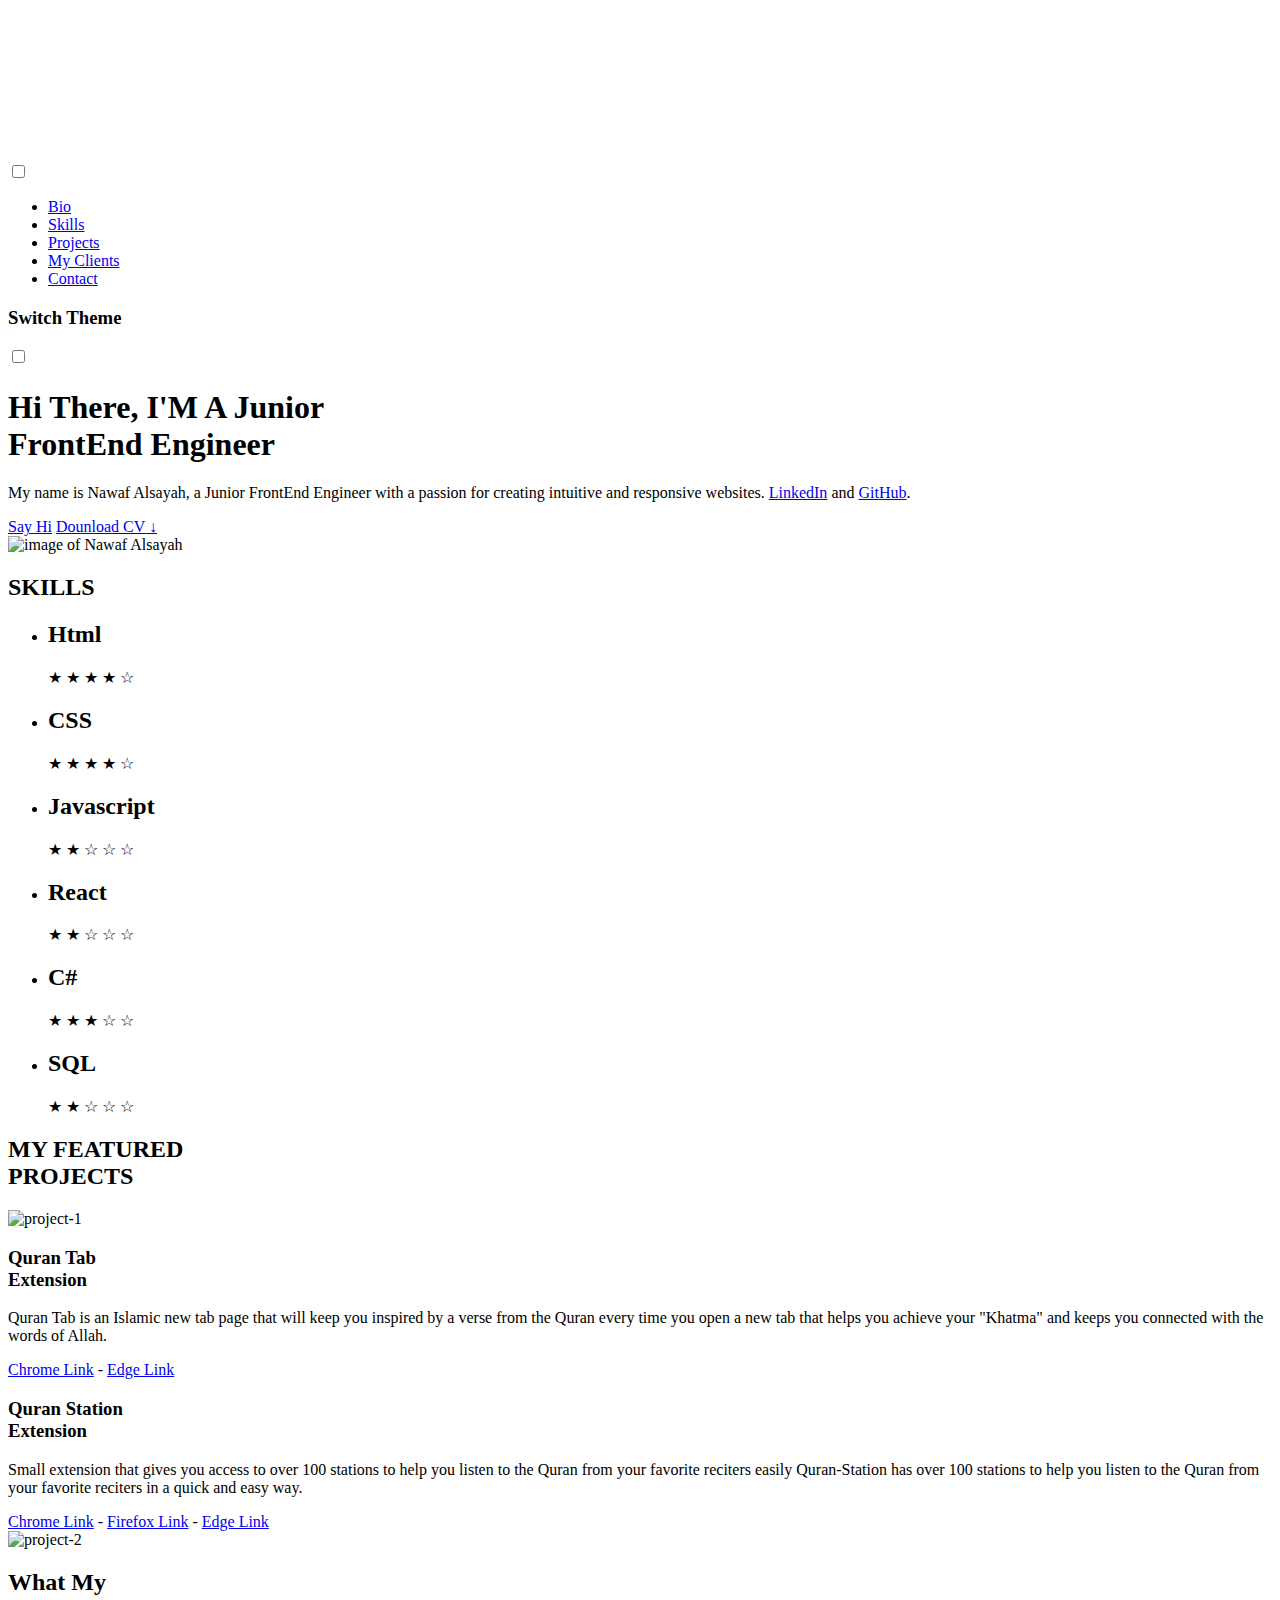
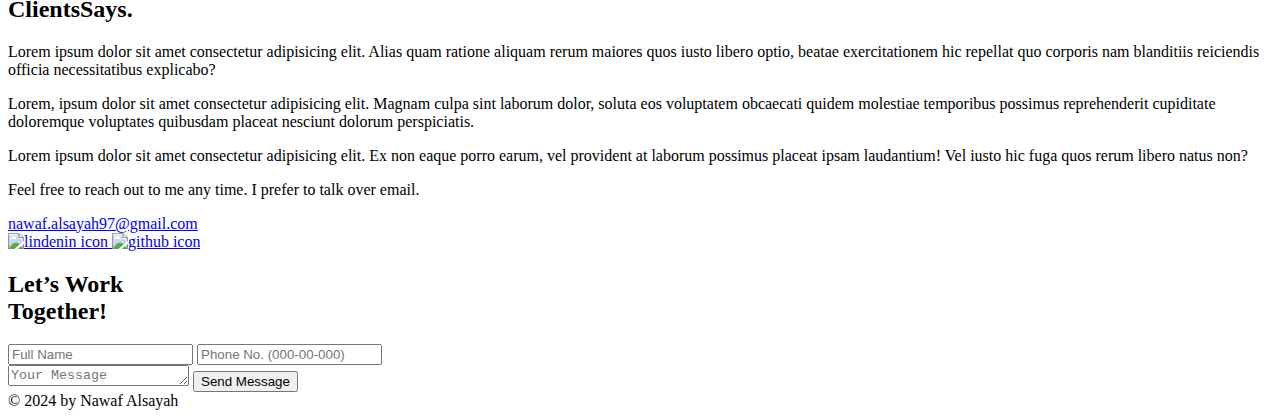
==== index.html @ 4571d4da "edit" ====
<!DOCTYPE html>
<html lang="en">
  <head>
    <meta charset="UTF-8" />
    <meta name="viewport" content="width=device-width, initial-scale=1.0" />
    <title>Nawaf Alsayah</title>
    <link rel="preconnect" href="https://fonts.googleapis.com" />
    <link rel="preconnect" href="https://fonts.gstatic.com" crossorigin />
    <link
      href="https://fonts.googleapis.com/css2?family=Poppins:ital,wght@0,100;0,200;0,300;0,400;0,500;0,600;0,700;0,800;0,900;1,100;1,200;1,300;1,400;1,500;1,600;1,700;1,800;1,900&family=Raleway:ital,wght@0,100..900;1,100..900&display=swap"
      rel="stylesheet"
    />
    <link rel="stylesheet" href="./styles/style.css" />
  </head>
  <body>
    <div class="container">
      <video class="video-loop" autoplay loop muted>
        <source src="video-loop.mp4" type="video/mp4" />
      </video>
      <header class="header">
        <label class="burger-menu" for="menu">
          <div class="burger-menu__bar"></div>
          <div class="burger-menu__bar"></div>
          <div class="burger-menu__bar"></div>
        </label>

        <input id="menu" class="burger-menu__checkbox" type="checkbox" />

        <nav class="navigation">
          <ul class="navigation__list">
            <li>
              <a href="#bio" class="navigation__link navigation__bio">Bio</a>
            </li>
            <li>
              <a href="#skills" class="navigation__link navigation__skills"
                >Skills</a
              >
            </li>

            <li>
              <a href="#projects" class="navigation__link navigation__projects"
                >Projects</a
              >
            </li>
            <li>
              <a href="#clients" class="navigation__link navigation__clients"
                >My Clients</a
              >
            </li>
            <li>
              <a href="#contact" class="navigation__link navigation__contact"
                >Contact</a
              >
            </li>
          </ul>
        </nav>
        <div class="toggle">
          <h3 class="toggle__title">Switch Theme</h3>
          <input
            type="checkbox"
            name="toggle checkbox"
            id="toggle"
            class="toggle__checkbox"
          />
          <label for="toggle" class="toggle__label"></label>
        </div>
      </header>

      <section id="bio" class="bio section" :target>
        <div class="bio__data">
          <h1 class="bio__heading">
            Hi There, I'M A Junior<br />
            FrontEnd Engineer
          </h1>
          <p class="bio__objective">
            My name is <span class="bio__name">Nawaf Alsayah</span>, a Junior
            FrontEnd Engineer with a passion for creating intuitive and
            responsive websites.
            <a
              class="bio__linkedin"
              href="https://www.linkedin.com/in/navaf-alsayah-3748872b5/"
              >LinkedIn</a
            >
            and
            <a class="bio__github" href="https://github.com/Dev-Nawaf">GitHub</a
            >.
          </p>
          <a href="#contact" class="bio__links say-hi-link">Say Hi</a>
          <a href="./assets/Nawaf__Resume.pdf" class="bio__links find-out-link"
            >Dounload CV <span class="bio__arrow">&darr;</span></a
          >
        </div>
        <div class="bio__pic-content">
          <img
            class="bio__pic"
            src="./images/personal-pic.png"
            alt="image of Nawaf Alsayah"
          />
        </div>
      </section>

      <section id="skills" class="skills section section--with-bg">
        <h2 class="h2-heading">SKILLS</h2>
        <ul class="skills__list">
          <li class="skills__item">
            <h2 class="skills__title">Html</h2>
            <span class="skills__years"
              >&#x2605; &#x2605; &#x2605; &#x2605; &#x2606;</span
            >
          </li>

          <li class="skills__item">
            <h2 class="skills__title">CSS</h2>
            <span class="skills__years"
              >&#x2605; &#x2605; &#x2605; &#x2605; &#x2606;</span
            >
          </li>

          <li class="skills__item">
            <h2 class="skills__title">Javascript</h2>
            <span class="skills__years"
              >&#x2605; &#x2605; &#x2606; &#x2606; &#x2606;</span
            >
          </li>

          <li class="skills__item">
            <h2 class="skills__title">React</h2>
            <span class="skills__years"
              >&#x2605; &#x2605; &#x2606; &#x2606; &#x2606;</span
            >
          </li>

          <li class="skills__item">
            <h2 class="skills__title">C#</h2>
            <span class="skills__years"
              >&#x2605; &#x2605; &#x2605; &#x2606; &#x2606;</span
            >
          </li>

          <li class="skills__item">
            <h2 class="skills__title">SQL</h2>
            <span class="skills__years"
              >&#x2605; &#x2605; &#x2606; &#x2606; &#x2606;</span
            >
          </li>
        </ul>
      </section>

      <section id="projects" class="projects section">
        <h2 class="h2-heading">MY FEATURED <br />PROJECTS</h2>
        <div class="projects__main">
          <img
            class="projects__img"
            src="./images/project-1.jpg"
            alt="project-1"
          />
          <div class="projects__data">
            <h3 class="h3-heading">
              Quran Tab<br />
              Extension
            </h3>
            <p class="projects__description">
              Quran Tab is an Islamic new tab page that will keep you inspired
              by a verse from the Quran every time you open a new tab that helps
              you achieve your "Khatma" and keeps you connected with the words
              of Allah.
            </p>
            <a href="#" class="projects__link" target="_blank">Chrome Link</a>
            <span>-</span>
            <a href="#" class="projects__link" target="_blank">Edge Link</a>
          </div>
          <div class="projects__data">
            <h3 class="h3-heading">
              Quran Station<br />
              Extension
            </h3>
            <p class="projects__description">
              Small extension that gives you access to over 100 stations to help
              you listen to the Quran from your favorite reciters easily
              Quran-Station has over 100 stations to help you listen to the
              Quran from your favorite reciters in a quick and easy way.
            </p>
            <a href="#" class="projects__link" target="_blank">Chrome Link</a>
            <span>-</span>
            <a href="#" class="projects__link" target="_blank">Firefox Link</a>
            <span>-</span>
            <a href="#" class="projects__link" target="_blank">Edge Link</a>
          </div>
          <img
            class="projects__img"
            src="./images/project-2.jpg"
            alt="project-2"
          />
        </div>
      </section>

      <section id="clients" class="clients section section--with-bg">
        <h2 class="h2-heading">What My <br />ClientsSays.</h2>
        <div class="clients__opinions">
          <div class="clients__wrapper">
            <p class="clients__opinion">
              Lorem ipsum dolor sit amet consectetur adipisicing elit. Alias
              quam ratione aliquam rerum maiores quos iusto libero optio, beatae
              exercitationem hic repellat quo corporis nam blanditiis reiciendis
              officia necessitatibus explicabo?
            </p>
            <p class="clients__opinion">
              Lorem, ipsum dolor sit amet consectetur adipisicing elit. Magnam
              culpa sint laborum dolor, soluta eos voluptatem obcaecati quidem
              molestiae temporibus possimus reprehenderit cupiditate doloremque
              voluptates quibusdam placeat nesciunt dolorum perspiciatis.
            </p>
            <p class="clients__opinion">
              Lorem ipsum dolor sit amet consectetur adipisicing elit. Ex non
              eaque porro earum, vel provident at laborum possimus placeat ipsam
              laudantium! Vel iusto hic fuga quos rerum libero natus non?
            </p>
          </div>
        </div>
      </section>

      <section id="contact" class="contact section">
        <div>
          <p class="contact__description">
            Feel free to reach out to me any time. I prefer to talk over email.
          </p>

          <a class="contact__email" href="mailto:nawaf.alsayah97@gmail.com"
            >nawaf.alsayah97@gmail.com</a
          >

          <div class="contact--socials">
            <a
              href="https://www.linkedin.com/in/navaf-alsayah-3748872b5"
              class="contact__social"
            >
              <img src="./images/brand/LinkedIn.svg" alt="lindenin icon" />
            </a>
            <a href="https://github.com/Dev-Nawaf" class="contact__social">
              <img src="./images/brand/github.svg" alt="github icon" />
            </a>
          </div>
        </div>

        <div class="contact__fromContent">
          <h2 class="h2-heading">
            Let’s Work <br />
            Together!
          </h2>
          <form action="results.html">
            <div class="contact__inputs">
              <input
                type="text"
                class="contact__input"
                placeholder="Full Name"
                name="full name"
                required
              />
              <input
                type="tel"
                class="contact__input"
                placeholder="Phone No. (000-00-000)"
                pattern="[0-9]{3}-[0-9]{2}-[0-9]{3}"
                name="telephone"
                required
              />
            </div>
            <textarea
              class="contact__input contact__textarea"
              name="description"
              id="description"
              rows="1"
              placeholder="Your Message"
              required
            ></textarea>
            <input class="contact__button" type="submit" value="Send Message" />
          </form>
        </div>
      </section>

      <footer class="footer">&copy; 2024 by Nawaf Alsayah</footer>
    </div>

    <script>
      // عدم التمرير إلى القسم تلقائيًا عند تحميل الصفحة
      window.onload = function () {
        if (window.location.hash) {
          window.location.hash = "";
        }

        // إضافة حدث عند النقر على الرابط لتحريك التمرير إلى قسم البايو
      };
    </script>
  </body>
</html>
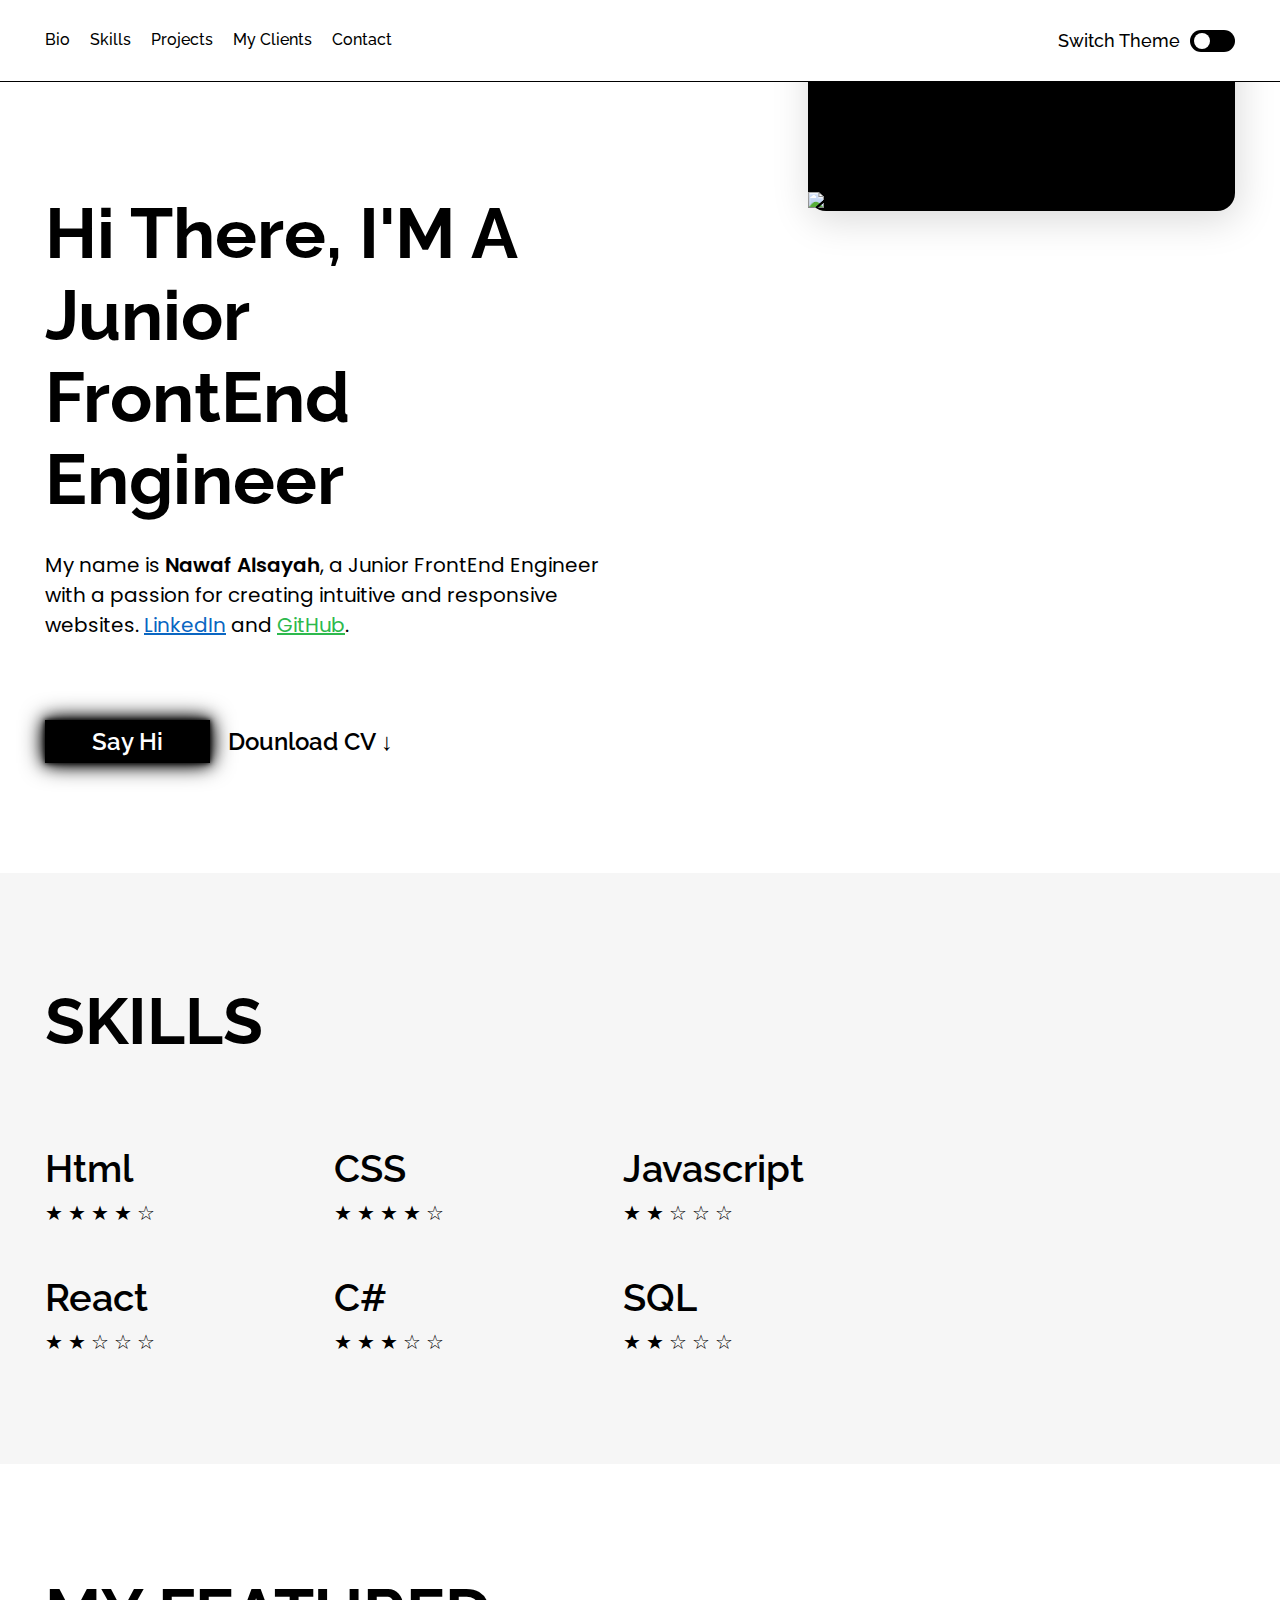
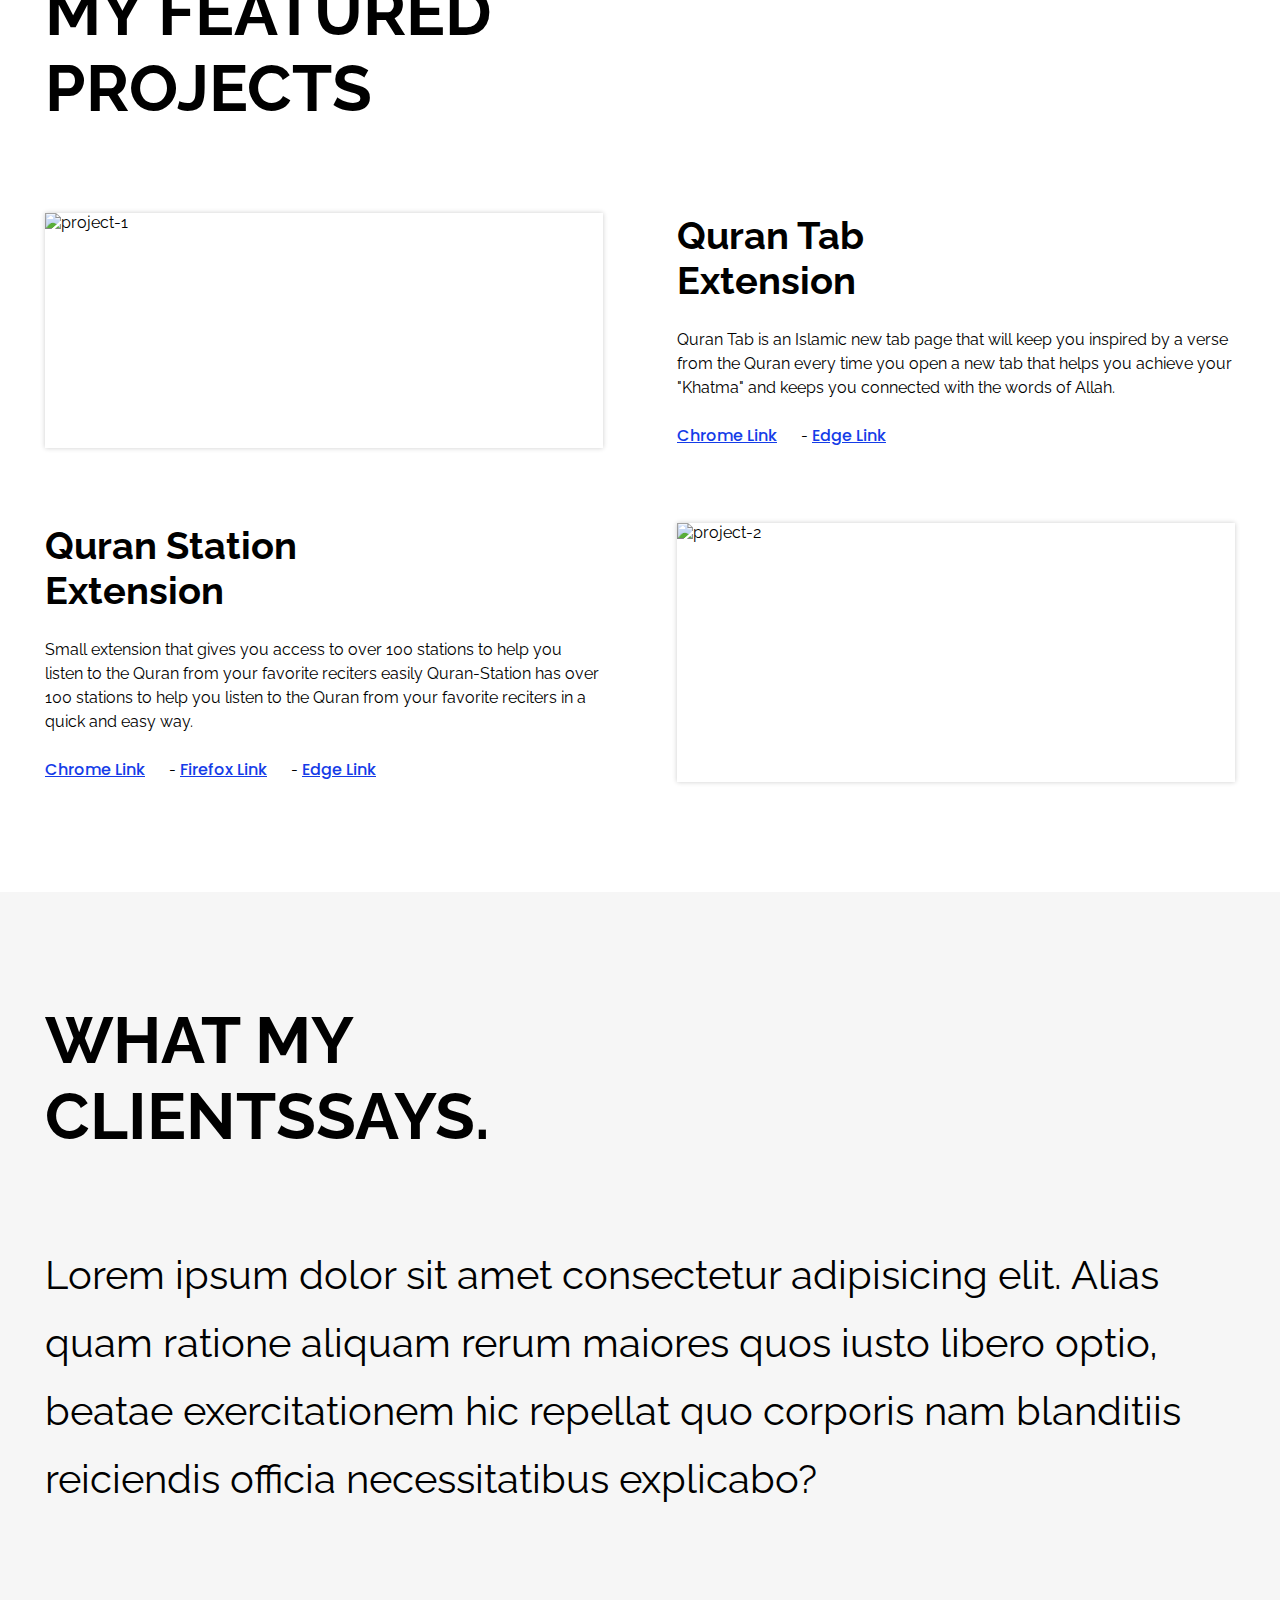
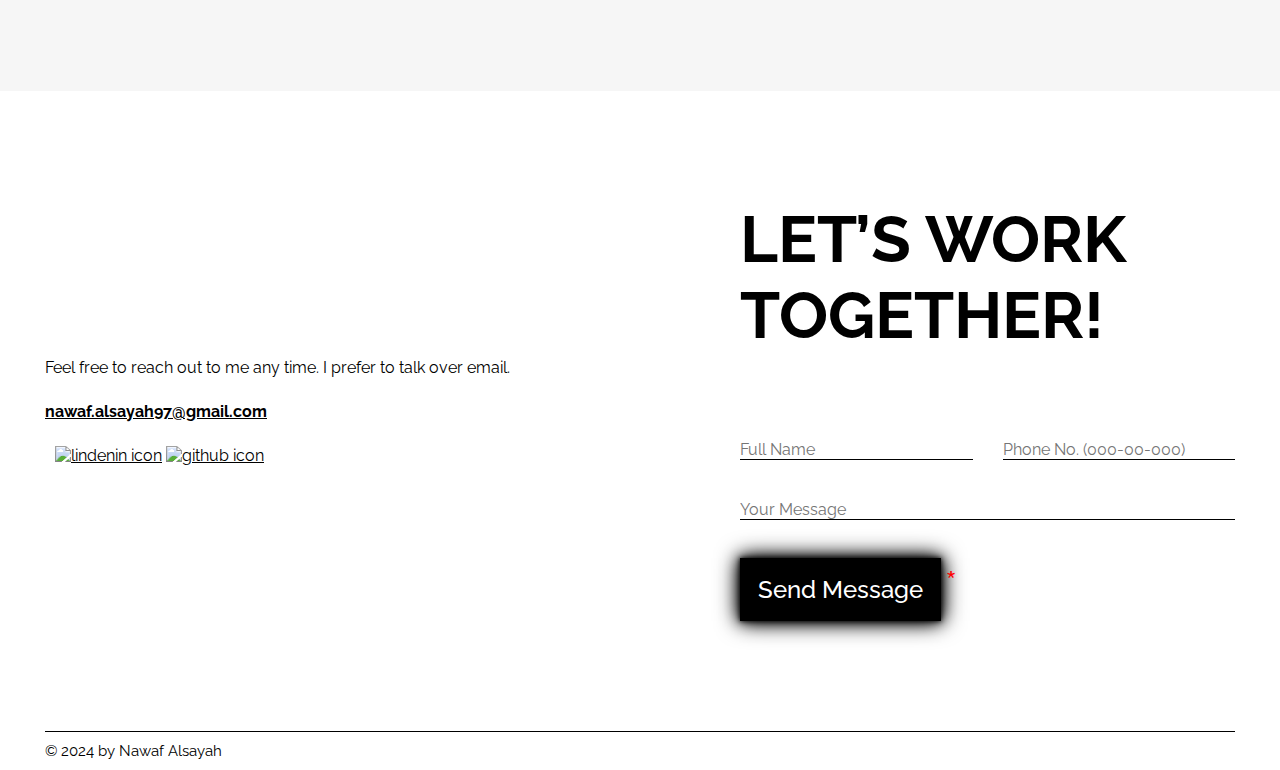
==== commit 9a284a73: "aaa" ====
--- a/index.html
+++ b/index.html
@@ -1,295 +1,228 @@
 <!DOCTYPE html>
 <html lang="en">
-  <head>
-    <meta charset="UTF-8" />
-    <meta name="viewport" content="width=device-width, initial-scale=1.0" />
-    <title>Nawaf Alsayah</title>
-    <link rel="preconnect" href="https://fonts.googleapis.com" />
-    <link rel="preconnect" href="https://fonts.gstatic.com" crossorigin />
-    <link
-      href="https://fonts.googleapis.com/css2?family=Poppins:ital,wght@0,100;0,200;0,300;0,400;0,500;0,600;0,700;0,800;0,900;1,100;1,200;1,300;1,400;1,500;1,600;1,700;1,800;1,900&family=Raleway:ital,wght@0,100..900;1,100..900&display=swap"
-      rel="stylesheet"
-    />
-    <link rel="stylesheet" href="./styles/style.css" />
-  </head>
-  <body>
-    <div class="container">
-      <video class="video-loop" autoplay loop muted>
+
+<head>
+  <meta charset="UTF-8" />
+  <meta name="viewport" content="width=device-width, initial-scale=1.0" />
+  <title>Nawaf Alsayah</title>
+  <link rel="preconnect" href="https://fonts.googleapis.com" />
+  <link rel="preconnect" href="https://fonts.gstatic.com" crossorigin />
+  <link
+    href="https://fonts.googleapis.com/css2?family=Poppins:ital,wght@0,100;0,200;0,300;0,400;0,500;0,600;0,700;0,800;0,900;1,100;1,200;1,300;1,400;1,500;1,600;1,700;1,800;1,900&family=Raleway:ital,wght@0,100..900;1,100..900&display=swap"
+    rel="stylesheet" />
+  <link rel="stylesheet" href="./styles/style.css" />
+</head>
+
+<body>
+  <div class="container">
+    <!-- <video class="video-loop" autoplay loop muted>
         <source src="video-loop.mp4" type="video/mp4" />
-      </video>
-      <header class="header">
-        <label class="burger-menu" for="menu">
-          <div class="burger-menu__bar"></div>
-          <div class="burger-menu__bar"></div>
-          <div class="burger-menu__bar"></div>
-        </label>
-
-        <input id="menu" class="burger-menu__checkbox" type="checkbox" />
-
-        <nav class="navigation">
-          <ul class="navigation__list">
-            <li>
-              <a href="#bio" class="navigation__link navigation__bio">Bio</a>
-            </li>
-            <li>
-              <a href="#skills" class="navigation__link navigation__skills"
-                >Skills</a
-              >
-            </li>
-
-            <li>
-              <a href="#projects" class="navigation__link navigation__projects"
-                >Projects</a
-              >
-            </li>
-            <li>
-              <a href="#clients" class="navigation__link navigation__clients"
-                >My Clients</a
-              >
-            </li>
-            <li>
-              <a href="#contact" class="navigation__link navigation__contact"
-                >Contact</a
-              >
-            </li>
-          </ul>
-        </nav>
-        <div class="toggle">
-          <h3 class="toggle__title">Switch Theme</h3>
-          <input
-            type="checkbox"
-            name="toggle checkbox"
-            id="toggle"
-            class="toggle__checkbox"
-          />
-          <label for="toggle" class="toggle__label"></label>
-        </div>
-      </header>
-
-      <section id="bio" class="bio section" :target>
-        <div class="bio__data">
-          <h1 class="bio__heading">
-            Hi There, I'M A Junior<br />
-            FrontEnd Engineer
-          </h1>
-          <p class="bio__objective">
-            My name is <span class="bio__name">Nawaf Alsayah</span>, a Junior
-            FrontEnd Engineer with a passion for creating intuitive and
-            responsive websites.
-            <a
-              class="bio__linkedin"
-              href="https://www.linkedin.com/in/navaf-alsayah-3748872b5/"
-              >LinkedIn</a
-            >
-            and
-            <a class="bio__github" href="https://github.com/Dev-Nawaf">GitHub</a
-            >.
-          </p>
-          <a href="#contact" class="bio__links say-hi-link">Say Hi</a>
-          <a href="./assets/Nawaf__Resume.pdf" class="bio__links find-out-link"
-            >Dounload CV <span class="bio__arrow">&darr;</span></a
-          >
-        </div>
-        <div class="bio__pic-content">
-          <img
-            class="bio__pic"
-            src="./images/personal-pic.png"
-            alt="image of Nawaf Alsayah"
-          />
-        </div>
-      </section>
-
-      <section id="skills" class="skills section section--with-bg">
-        <h2 class="h2-heading">SKILLS</h2>
-        <ul class="skills__list">
-          <li class="skills__item">
-            <h2 class="skills__title">Html</h2>
-            <span class="skills__years"
-              >&#x2605; &#x2605; &#x2605; &#x2605; &#x2606;</span
-            >
-          </li>
-
-          <li class="skills__item">
-            <h2 class="skills__title">CSS</h2>
-            <span class="skills__years"
-              >&#x2605; &#x2605; &#x2605; &#x2605; &#x2606;</span
-            >
-          </li>
-
-          <li class="skills__item">
-            <h2 class="skills__title">Javascript</h2>
-            <span class="skills__years"
-              >&#x2605; &#x2605; &#x2606; &#x2606; &#x2606;</span
-            >
-          </li>
-
-          <li class="skills__item">
-            <h2 class="skills__title">React</h2>
-            <span class="skills__years"
-              >&#x2605; &#x2605; &#x2606; &#x2606; &#x2606;</span
-            >
-          </li>
-
-          <li class="skills__item">
-            <h2 class="skills__title">C#</h2>
-            <span class="skills__years"
-              >&#x2605; &#x2605; &#x2605; &#x2606; &#x2606;</span
-            >
-          </li>
-
-          <li class="skills__item">
-            <h2 class="skills__title">SQL</h2>
-            <span class="skills__years"
-              >&#x2605; &#x2605; &#x2606; &#x2606; &#x2606;</span
-            >
+      </video> -->
+    <header class="header">
+      <label class="burger-menu" for="menu">
+        <div class="burger-menu__bar"></div>
+        <div class="burger-menu__bar"></div>
+        <div class="burger-menu__bar"></div>
+      </label>
+
+      <input id="menu" class="burger-menu__checkbox" type="checkbox" />
+
+      <nav class="navigation">
+        <ul class="navigation__list">
+          <li>
+            <a href="#bio" class="navigation__link navigation__bio">Bio</a>
+          </li>
+          <li>
+            <a href="#skills" class="navigation__link navigation__skills">Skills</a>
+          </li>
+
+          <li>
+            <a href="#projects" class="navigation__link navigation__projects">Projects</a>
+          </li>
+          <li>
+            <a href="#clients" class="navigation__link navigation__clients">My Clients</a>
+          </li>
+          <li>
+            <a href="#contact" class="navigation__link navigation__contact">Contact</a>
           </li>
         </ul>
-      </section>
-
-      <section id="projects" class="projects section">
-        <h2 class="h2-heading">MY FEATURED <br />PROJECTS</h2>
-        <div class="projects__main">
-          <img
-            class="projects__img"
-            src="./images/project-1.jpg"
-            alt="project-1"
-          />
-          <div class="projects__data">
-            <h3 class="h3-heading">
-              Quran Tab<br />
-              Extension
-            </h3>
-            <p class="projects__description">
-              Quran Tab is an Islamic new tab page that will keep you inspired
-              by a verse from the Quran every time you open a new tab that helps
-              you achieve your "Khatma" and keeps you connected with the words
-              of Allah.
-            </p>
-            <a href="#" class="projects__link" target="_blank">Chrome Link</a>
-            <span>-</span>
-            <a href="#" class="projects__link" target="_blank">Edge Link</a>
+      </nav>
+      <div class="toggle">
+        <h3 class="toggle__title">Switch Theme</h3>
+        <input type="checkbox" name="toggle checkbox" id="toggle" class="toggle__checkbox" />
+        <label for="toggle" class="toggle__label"></label>
+      </div>
+    </header>
+
+    <section id="bio" class="bio section" :target>
+      <div class="bio__data">
+        <h1 class="bio__heading">
+          Hi There, I'M A Junior<br />
+          FrontEnd Engineer
+        </h1>
+        <p class="bio__objective">
+          My name is <span class="bio__name">Nawaf Alsayah</span>, a Junior
+          FrontEnd Engineer with a passion for creating intuitive and
+          responsive websites.
+          <a class="bio__linkedin" href="https://www.linkedin.com/in/navaf-alsayah-3748872b5/">LinkedIn</a>
+          and
+          <a class="bio__github" href="https://github.com/Dev-Nawaf">GitHub</a>.
+        </p>
+        <a href="#contact" class="bio__links say-hi-link">Say Hi</a>
+        <a href="Dev-Nawaf/personal-website/assets/Nawaf__Resume.pdf" class="bio__links find-out-link">Dounload CV <span
+            class="bio__arrow">&darr;</span></a>
+      </div>
+      <div class="bio__pic-content">
+        <img class="bio__pic" src="./images/personal-pic.png" alt="image of Nawaf Alsayah" />
+      </div>
+    </section>
+
+    <section id="skills" class="skills section section--with-bg">
+      <h2 class="h2-heading">SKILLS</h2>
+      <ul class="skills__list">
+        <li class="skills__item">
+          <h2 class="skills__title">Html</h2>
+          <span class="skills__years">&#x2605; &#x2605; &#x2605; &#x2605; &#x2606;</span>
+        </li>
+
+        <li class="skills__item">
+          <h2 class="skills__title">CSS</h2>
+          <span class="skills__years">&#x2605; &#x2605; &#x2605; &#x2605; &#x2606;</span>
+        </li>
+
+        <li class="skills__item">
+          <h2 class="skills__title">Javascript</h2>
+          <span class="skills__years">&#x2605; &#x2605; &#x2606; &#x2606; &#x2606;</span>
+        </li>
+
+        <li class="skills__item">
+          <h2 class="skills__title">React</h2>
+          <span class="skills__years">&#x2605; &#x2605; &#x2606; &#x2606; &#x2606;</span>
+        </li>
+
+        <li class="skills__item">
+          <h2 class="skills__title">C#</h2>
+          <span class="skills__years">&#x2605; &#x2605; &#x2605; &#x2606; &#x2606;</span>
+        </li>
+
+        <li class="skills__item">
+          <h2 class="skills__title">SQL</h2>
+          <span class="skills__years">&#x2605; &#x2605; &#x2606; &#x2606; &#x2606;</span>
+        </li>
+      </ul>
+    </section>
+
+    <section id="projects" class="projects section">
+      <h2 class="h2-heading">MY FEATURED <br />PROJECTS</h2>
+      <div class="projects__main">
+        <img class="projects__img" src="./images/project-1.jpg" alt="project-1" />
+        <div class="projects__data">
+          <h3 class="h3-heading">
+            Quran Tab<br />
+            Extension
+          </h3>
+          <p class="projects__description">
+            Quran Tab is an Islamic new tab page that will keep you inspired
+            by a verse from the Quran every time you open a new tab that helps
+            you achieve your "Khatma" and keeps you connected with the words
+            of Allah.
+          </p>
+          <a href="#" class="projects__link" target="_blank">Chrome Link</a>
+          <span>-</span>
+          <a href="#" class="projects__link" target="_blank">Edge Link</a>
+        </div>
+        <div class="projects__data">
+          <h3 class="h3-heading">
+            Quran Station<br />
+            Extension
+          </h3>
+          <p class="projects__description">
+            Small extension that gives you access to over 100 stations to help
+            you listen to the Quran from your favorite reciters easily
+            Quran-Station has over 100 stations to help you listen to the
+            Quran from your favorite reciters in a quick and easy way.
+          </p>
+          <a href="#" class="projects__link" target="_blank">Chrome Link</a>
+          <span>-</span>
+          <a href="#" class="projects__link" target="_blank">Firefox Link</a>
+          <span>-</span>
+          <a href="#" class="projects__link" target="_blank">Edge Link</a>
+        </div>
+        <img class="projects__img" src="./images/project-2.jpg" alt="project-2" />
+      </div>
+    </section>
+
+    <section id="clients" class="clients section section--with-bg">
+      <h2 class="h2-heading">What My <br />ClientsSays.</h2>
+      <div class="clients__opinions">
+        <div class="clients__wrapper">
+          <p class="clients__opinion">
+            Lorem ipsum dolor sit amet consectetur adipisicing elit. Alias
+            quam ratione aliquam rerum maiores quos iusto libero optio, beatae
+            exercitationem hic repellat quo corporis nam blanditiis reiciendis
+            officia necessitatibus explicabo?
+          </p>
+          <p class="clients__opinion">
+            Lorem, ipsum dolor sit amet consectetur adipisicing elit. Magnam
+            culpa sint laborum dolor, soluta eos voluptatem obcaecati quidem
+            molestiae temporibus possimus reprehenderit cupiditate doloremque
+            voluptates quibusdam placeat nesciunt dolorum perspiciatis.
+          </p>
+          <p class="clients__opinion">
+            Lorem ipsum dolor sit amet consectetur adipisicing elit. Ex non
+            eaque porro earum, vel provident at laborum possimus placeat ipsam
+            laudantium! Vel iusto hic fuga quos rerum libero natus non?
+          </p>
+        </div>
+      </div>
+    </section>
+
+    <section id="contact" class="contact section">
+      <div>
+        <p class="contact__description">
+          Feel free to reach out to me any time. I prefer to talk over email.
+        </p>
+
+        <a class="contact__email" href="mailto:nawaf.alsayah97@gmail.com">nawaf.alsayah97@gmail.com</a>
+
+        <div class="contact--socials">
+          <a href="https://www.linkedin.com/in/navaf-alsayah-3748872b5" class="contact__social">
+            <img src="./images/brand/LinkedIn.svg" alt="lindenin icon" />
+          </a>
+          <a href="https://github.com/Dev-Nawaf" class="contact__social">
+            <img src="./images/brand/github.svg" alt="github icon" />
+          </a>
+        </div>
+      </div>
+
+      <div class="contact__fromContent">
+        <h2 class="h2-heading">
+          Let’s Work <br />
+          Together!
+        </h2>
+        <form action="results.html">
+          <div class="contact__inputs">
+            <input type="text" class="contact__input" placeholder="Full Name" name="full name" required />
+            <input type="tel" class="contact__input" placeholder="Phone No. (000-00-000)"
+              pattern="[0-9]{3}-[0-9]{2}-[0-9]{3}" name="telephone" required />
           </div>
-          <div class="projects__data">
-            <h3 class="h3-heading">
-              Quran Station<br />
-              Extension
-            </h3>
-            <p class="projects__description">
-              Small extension that gives you access to over 100 stations to help
-              you listen to the Quran from your favorite reciters easily
-              Quran-Station has over 100 stations to help you listen to the
-              Quran from your favorite reciters in a quick and easy way.
-            </p>
-            <a href="#" class="projects__link" target="_blank">Chrome Link</a>
-            <span>-</span>
-            <a href="#" class="projects__link" target="_blank">Firefox Link</a>
-            <span>-</span>
-            <a href="#" class="projects__link" target="_blank">Edge Link</a>
-          </div>
-          <img
-            class="projects__img"
-            src="./images/project-2.jpg"
-            alt="project-2"
-          />
-        </div>
-      </section>
-
-      <section id="clients" class="clients section section--with-bg">
-        <h2 class="h2-heading">What My <br />ClientsSays.</h2>
-        <div class="clients__opinions">
-          <div class="clients__wrapper">
-            <p class="clients__opinion">
-              Lorem ipsum dolor sit amet consectetur adipisicing elit. Alias
-              quam ratione aliquam rerum maiores quos iusto libero optio, beatae
-              exercitationem hic repellat quo corporis nam blanditiis reiciendis
-              officia necessitatibus explicabo?
-            </p>
-            <p class="clients__opinion">
-              Lorem, ipsum dolor sit amet consectetur adipisicing elit. Magnam
-              culpa sint laborum dolor, soluta eos voluptatem obcaecati quidem
-              molestiae temporibus possimus reprehenderit cupiditate doloremque
-              voluptates quibusdam placeat nesciunt dolorum perspiciatis.
-            </p>
-            <p class="clients__opinion">
-              Lorem ipsum dolor sit amet consectetur adipisicing elit. Ex non
-              eaque porro earum, vel provident at laborum possimus placeat ipsam
-              laudantium! Vel iusto hic fuga quos rerum libero natus non?
-            </p>
-          </div>
-        </div>
-      </section>
-
-      <section id="contact" class="contact section">
-        <div>
-          <p class="contact__description">
-            Feel free to reach out to me any time. I prefer to talk over email.
-          </p>
-
-          <a class="contact__email" href="mailto:nawaf.alsayah97@gmail.com"
-            >nawaf.alsayah97@gmail.com</a
-          >
-
-          <div class="contact--socials">
-            <a
-              href="https://www.linkedin.com/in/navaf-alsayah-3748872b5"
-              class="contact__social"
-            >
-              <img src="./images/brand/LinkedIn.svg" alt="lindenin icon" />
-            </a>
-            <a href="https://github.com/Dev-Nawaf" class="contact__social">
-              <img src="./images/brand/github.svg" alt="github icon" />
-            </a>
-          </div>
-        </div>
-
-        <div class="contact__fromContent">
-          <h2 class="h2-heading">
-            Let’s Work <br />
-            Together!
-          </h2>
-          <form action="results.html">
-            <div class="contact__inputs">
-              <input
-                type="text"
-                class="contact__input"
-                placeholder="Full Name"
-                name="full name"
-                required
-              />
-              <input
-                type="tel"
-                class="contact__input"
-                placeholder="Phone No. (000-00-000)"
-                pattern="[0-9]{3}-[0-9]{2}-[0-9]{3}"
-                name="telephone"
-                required
-              />
-            </div>
-            <textarea
-              class="contact__input contact__textarea"
-              name="description"
-              id="description"
-              rows="1"
-              placeholder="Your Message"
-              required
-            ></textarea>
-            <input class="contact__button" type="submit" value="Send Message" />
-          </form>
-        </div>
-      </section>
-
-      <footer class="footer">&copy; 2024 by Nawaf Alsayah</footer>
-    </div>
-
-    <script>
-      // عدم التمرير إلى القسم تلقائيًا عند تحميل الصفحة
-      window.onload = function () {
-        if (window.location.hash) {
-          window.location.hash = "";
-        }
-
-        // إضافة حدث عند النقر على الرابط لتحريك التمرير إلى قسم البايو
-      };
-    </script>
-  </body>
-</html>
+          <textarea class="contact__input contact__textarea" name="description" id="description" rows="1"
+            placeholder="Your Message" required></textarea>
+          <input class="contact__button" type="submit" value="Send Message" />
+        </form>
+      </div>
+    </section>
+
+    <footer class="footer">&copy; 2024 by Nawaf Alsayah</footer>
+  </div>
+
+  <script>
+    window.onload = function () {
+      if (window.location.hash) {
+        window.location.hash = "";
+      }
+    };
+  </script>
+</body>
+
+</html>--- a/styles/style.css
+++ b/styles/style.css
@@ -0,0 +1 @@
+:root{--container-width: 119rem;--gutter: 2rem;--color-black: #000;--color-white: #fff;--color-blue: #2374e1;--color-light-blue: #1d9bf0;--color-dark-blue: #0a66c2;--color-darker-blue: #143ce8;--color-red: #ff0000;--color-green-git: #2db94d;--color-green: #03a696;--color-grey: #f6f6f6;--color-dark-green: #42959b;--color-background: var(--color-white);--color-text: var(--color-black);--color-box-img: var(--color-black);--color-link-bg: var(--color-black);--color-bassedlink-bg: var(--color-white);--color-input-border: var(--color-black);--font-family-raleway: "Raleway", sans-serif;--font-family-poppins: "Poppins", sans-serif;--font-weight-regular: 400;--font-weight-medium: 500;--font-weight-semi-bold: 600;--font-weight-bold: 700;--font-size-70: 7rem;--font-size-65: 6.5rem;--font-size-40: 4rem;--font-size-38: 3.8rem;--font-size-24: 2.4rem;--font-size-22: 2.2rem;--font-size-20: 2rem;--font-size-18: 1.8rem;--font-size-15: 1.5rem;--transition-timing: 0.3s}*{margin:0;padding:0;font:inherit}*,*::before,*::after{box-sizing:border-box}a{color:inherit;display:inline-block}button{background-color:rgba(0,0,0,0);border:none;cursor:pointer;border:0}ul,ol{list-style:none}html{font-size:62.5%;scroll-behavior:smooth;scroll-padding-top:8rem}body,[type=submit]{font-size:1.6rem;font-family:var(--font-family-raleway);background-color:var(--color-background);color:var(--color-text);border:0}.container{display:grid;row-gap:11rem;margin:0 auto;max-width:calc(var(--container-width) + var(--gutter)*2);padding-inline:var(--gutter)}.section{position:relative;display:grid;grid-template-columns:repeat(2, auto);align-items:start}.section--with-bg{padding:11rem 0}.section--with-bg::before{content:"";position:absolute;height:100%;width:100vw;background-color:var(--color-grey);justify-self:center;z-index:-1}.h2-heading{font-size:var(--font-size-65);font-weight:var(--font-weight-bold);grid-column:1/-1;margin-bottom:8.7rem;text-transform:uppercase}.h3-heading{font-size:var(--font-size-38);font-weight:var(--font-weight-bold);margin-bottom:2.5rem}.header{position:sticky;top:0;background-color:var(--color-background);padding:3rem 0;display:flex;justify-content:center;z-index:1}.header::before{content:"";position:absolute;height:100%;width:100vw;border-bottom:.1rem solid var(--color-input-border);top:0;z-index:-1;background-color:var(--color-background)}.navigation{transition:var(--transition-timing)}.navigation__list{display:flex;gap:2rem}.navigation__link:link,.navigation__link:visited{text-decoration:none;font-weight:var(--font-weight-medium);-moz-user-select:none;user-select:none;-webkit-user-select:none}.navigation__link:hover,.navigation__link:active{text-decoration:underline;color:var(--color-text);-moz-user-select:none;user-select:none;-webkit-user-select:none}.container:has(.bio:target) .navigation__bio,.container:has(.skills:target) .navigation__skills,.container:has(.projects:target) .navigation__projects,.container:has(.clients:target) .navigation__clients,.container:has(.contact:target) .navigation__contact{color:var(--color-blue);text-decoration:underline;font-weight:var(--font-weight-bold)}.burger-menu__checkbox{display:none}.toggle{display:flex;gap:1rem;margin-left:auto}.toggle__title{font-weight:var(--font-weight-medium);font-size:var(--font-size-18);-moz-user-select:none;user-select:none;-webkit-user-select:none}.toggle__checkbox{display:none}.toggle__label{display:block;position:relative;background-color:var(--color-black);border-radius:1.5rem;width:4.5rem;height:2.2rem;cursor:pointer;padding:.3rem .4rem;transition:.3s}.toggle__label::after{content:"";width:1.6rem;height:1.6rem;border-radius:50%;display:block;background-color:var(--color-white);transition:.3s}.toggle__checkbox:checked+.toggle__label{background-color:var(--color-white)}.toggle__checkbox:checked+.toggle__label::after{transform:translateX(2.1rem);background-color:var(--color-green)}.bio{grid-template-columns:repeat(2, 1fr);-moz-column-gap:7.4rem;column-gap:7.4rem;row-gap:0}.bio__heading{font-size:var(--font-size-70);font-weight:var(--font-weight-bold)}.bio__objective{font-family:var(--font-family-poppins);font-weight:var(--font-weight-regular);font-size:var(--font-size-20);margin:3rem 0 8rem}.bio__name{font-weight:var(--font-weight-semi-bold)}.bio__linkedin{color:var(--color-dark-blue)}.bio__github{color:var(--color-green-git)}.bio__links{font-size:2.4rem;font-weight:var(--font-weight-semi-bold);text-decoration:none}.bio .say-hi-link{background-color:var(--color-link-bg);color:var(--color-white);box-shadow:0 0 5px var(--color-link-bg),0 0 15px var(--color-link-bg),0 0 25px var(--color-link-bg);padding:.7rem 4.7rem}.bio .find-out-link{padding:.7rem 0;margin-inline-start:1.4rem}@keyframes jump{0%{transform:translateY(0.5rem)}35%{transform:translateY(-0.5rem)}70%{transform:translateY(0)}100%{transform:translateY(0)}}.bio__arrow{display:inline-block;animation:jump 1s infinite alternate ease-in-out}.bio__pic-content{display:flex;position:relative;align-items:flex-end;justify-self:end}.bio__pic-content::before{content:"";position:absolute;background-color:var(--color-box-img);width:100%;height:46rem;z-index:-1;border-radius:1.8rem;box-shadow:2.17543px 8.7017px 38.0699px rgba(0,0,0,.15)}.bio__pic{width:42.7rem}.skills__list{display:grid;grid-template-columns:repeat(3, 1fr);row-gap:5rem}.skills__item{transition:var(--transition-timing);-moz-user-select:none;user-select:none;-webkit-user-select:none}.skills__title{font-size:var(--font-size-38);font-weight:var(--font-weight-semi-bold)}.skills__years{display:inline-block;font-size:var(--font-size-20);margin-top:1rem}.skills__item:hover{text-shadow:5px 0 5px var(--color-green)}.projects__main{display:grid;grid-template-columns:repeat(2, 1fr);-moz-column-gap:7.4rem;column-gap:7.4rem;row-gap:7.5rem}.projects__img{box-shadow:0 0 .5rem rgba(0,0,0,.2);width:100%}.projects__data{align-self:center}.projects__description{line-height:1.5}.projects__link{color:var(--color-darker-blue);font-family:var(--font-family-poppins);font-weight:var(--font-weight-medium);margin-top:2.3rem}.projects__link::after{content:"";display:inline-block;width:1.4rem;height:1.4rem;background-image:url(images/external-icon.png);background-size:contain;margin-left:.6rem}.clients__opinions{grid-column:1/-1;font-size:var(--font-size-40);line-height:1.7}.clients__wrapper{display:flex;overflow-x:auto;scroll-snap-type:x mandatory}.clients__opinion{flex-basis:100%;flex-shrink:0;scroll-snap-align:start}.contact{grid-template-columns:repeat(2, 1fr);-moz-column-gap:20rem;column-gap:20rem;row-gap:0;align-items:center}.contact__discription{font-size:var(--font-size-20);line-height:1.9}.contact__email{font-weight:var(--font-weight-bold);margin:2.5rem 0}.contact__social{transition:var(--transition-timing)}.contact__social:first-child{margin-left:1rem}.contact__social:hover{transform:scale(1.2)}.contact__inputs{display:flex;gap:3rem}.contact__input{border:0;outline:0;border-bottom:.1rem solid var(--color-input-border);background:rgba(0,0,0,0);flex:1}.contact__textarea{width:100%;margin-top:4rem;resize:none}.contact__button{background-color:var(--color-link-bg);color:var(--color-white);padding:1.7rem 1.8rem;font-weight:var(--font-weight-medium);font-size:var(--font-size-24);box-shadow:0 0 5px var(--color-link-bg),0 0 15px var(--color-link-bg),0 0 25px var(--color-link-bg);margin-top:3.4rem}form:invalid::after{content:"*";font-size:var(--font-size-38);color:var(--color-red)}.footer{position:relative;padding:1rem 0;font-size:var(--font-size-15);border-top:.1rem solid var(--color-black)}html:has(.toggle__checkbox:checked){--color-background: var(--color-black);--color-text: var(--color-white);--color-box-img: var(--color-green);--color-link-bg: var(--color-green);--color-grey: #080808;--color-input-border: var(--color-white)}@media(max-width: 1000px){html{font-size:8px}}@media(max-width: 800px){.container{row-gap:8rem}.section{grid-template-columns:1fr}.bio__pic-content{grid-row:1;justify-self:center;margin-bottom:4rem}.skills__list{grid-template-columns:repeat(2, 1fr)}.projects__main{grid-template-columns:1fr;row-gap:6rem;justify-items:center}.projects__data:nth-of-type(2){order:1}.clients__opinions{font-size:var(--font-size-24)}.contact{row-gap:6rem}.contact__fromContent{order:-1}}@media(max-width: 500px){.header{padding:0}.header::before{z-index:0}.bio__pic{width:100%}.burger-menu{display:flex;flex-direction:column;cursor:pointer;gap:.75rem;z-index:0;align-self:center}.burger-menu__bar{height:.3rem;width:4.375rem;background-color:var(--color-text);transition:var(--transition-timing)}.header:has(.burger-menu__checkbox:checked) .burger-menu__bar:nth-child(1){transform:translateY(10px) rotate(40deg)}.header:has(.burger-menu__checkbox:checked) .burger-menu__bar:nth-child(2){opacity:0;visibility:hidden}.header:has(.burger-menu__checkbox:checked) .burger-menu__bar:nth-child(3){transform:translateY(-7px) rotate(-40deg)}.burger-menu__checkbox:checked+.navigation{top:100%}.navigation{position:absolute;width:100vw;background-color:var(--color-background);top:0;padding:3rem 0;border-bottom:.1rem solid var(--color-text);z-index:-1}.navigation__list{justify-content:center}.toggle{padding:3rem 0;z-index:1}}/*# sourceMappingURL=style.css.map */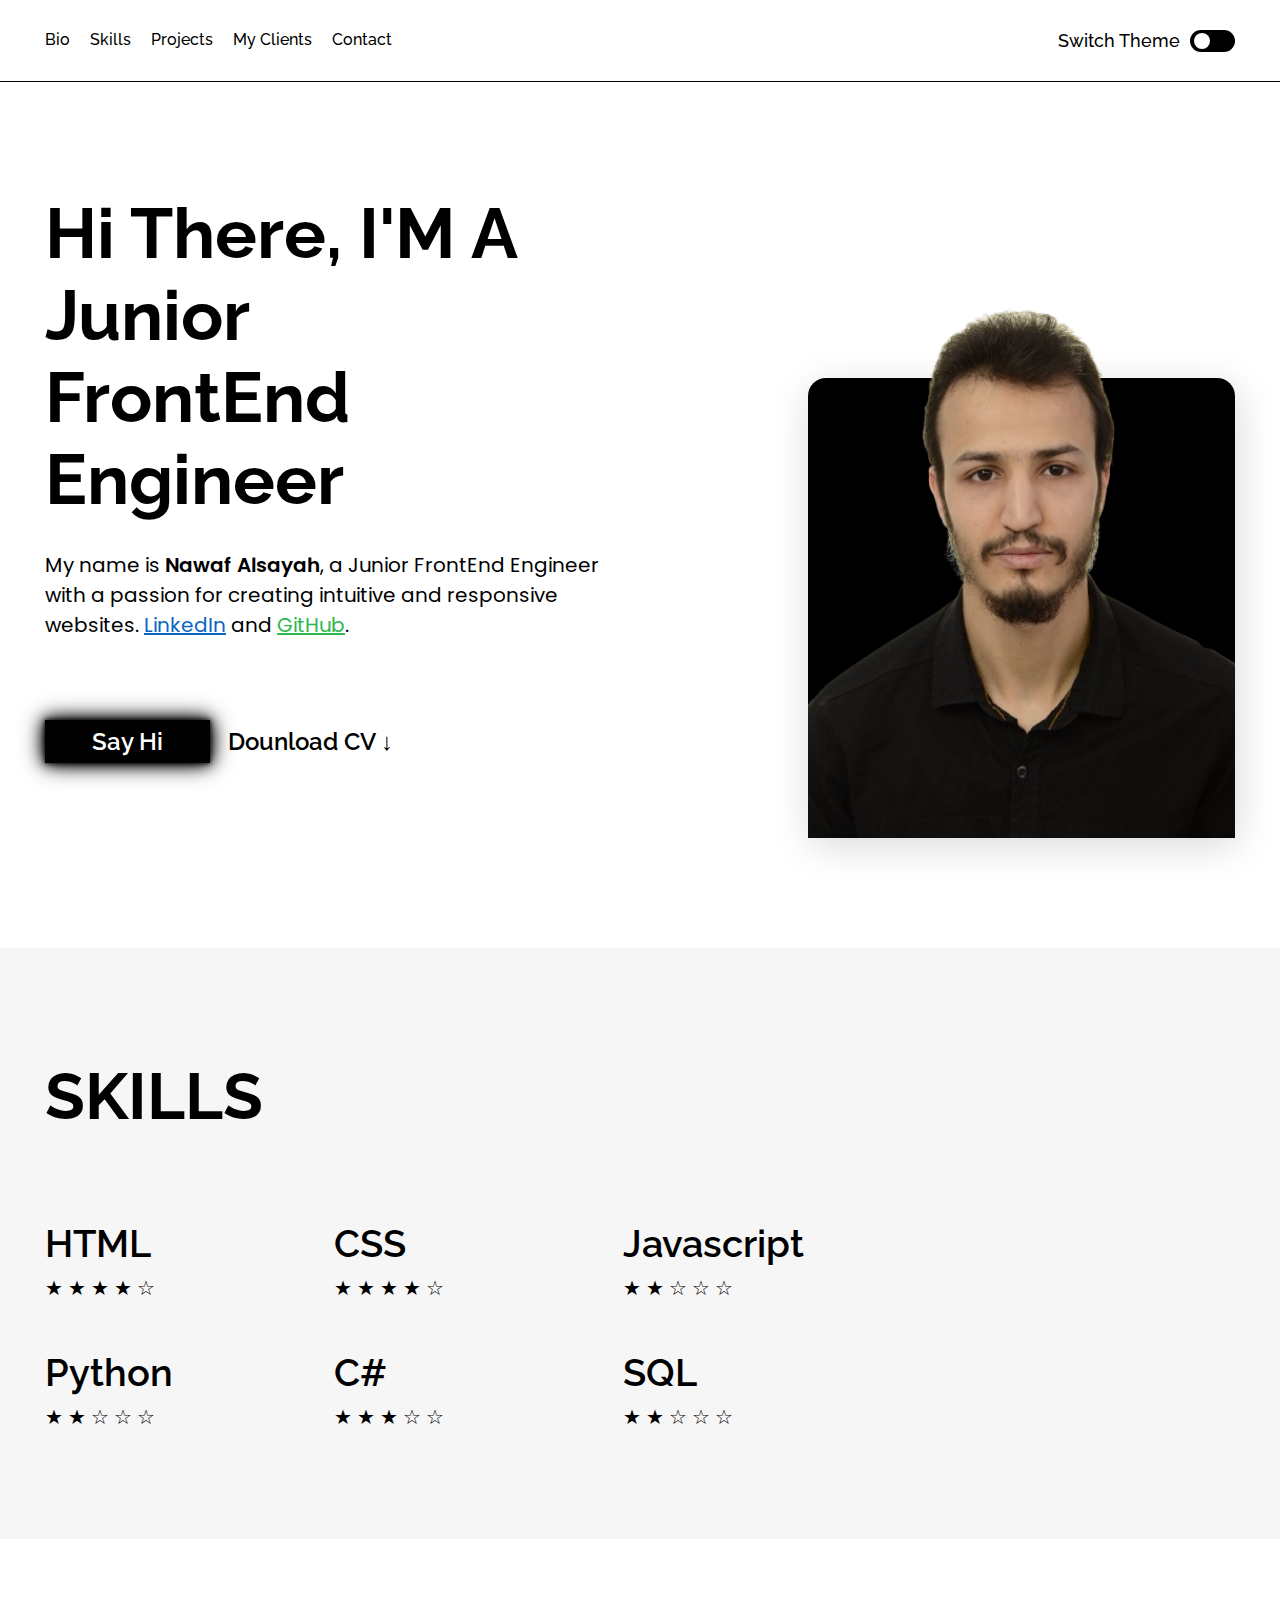
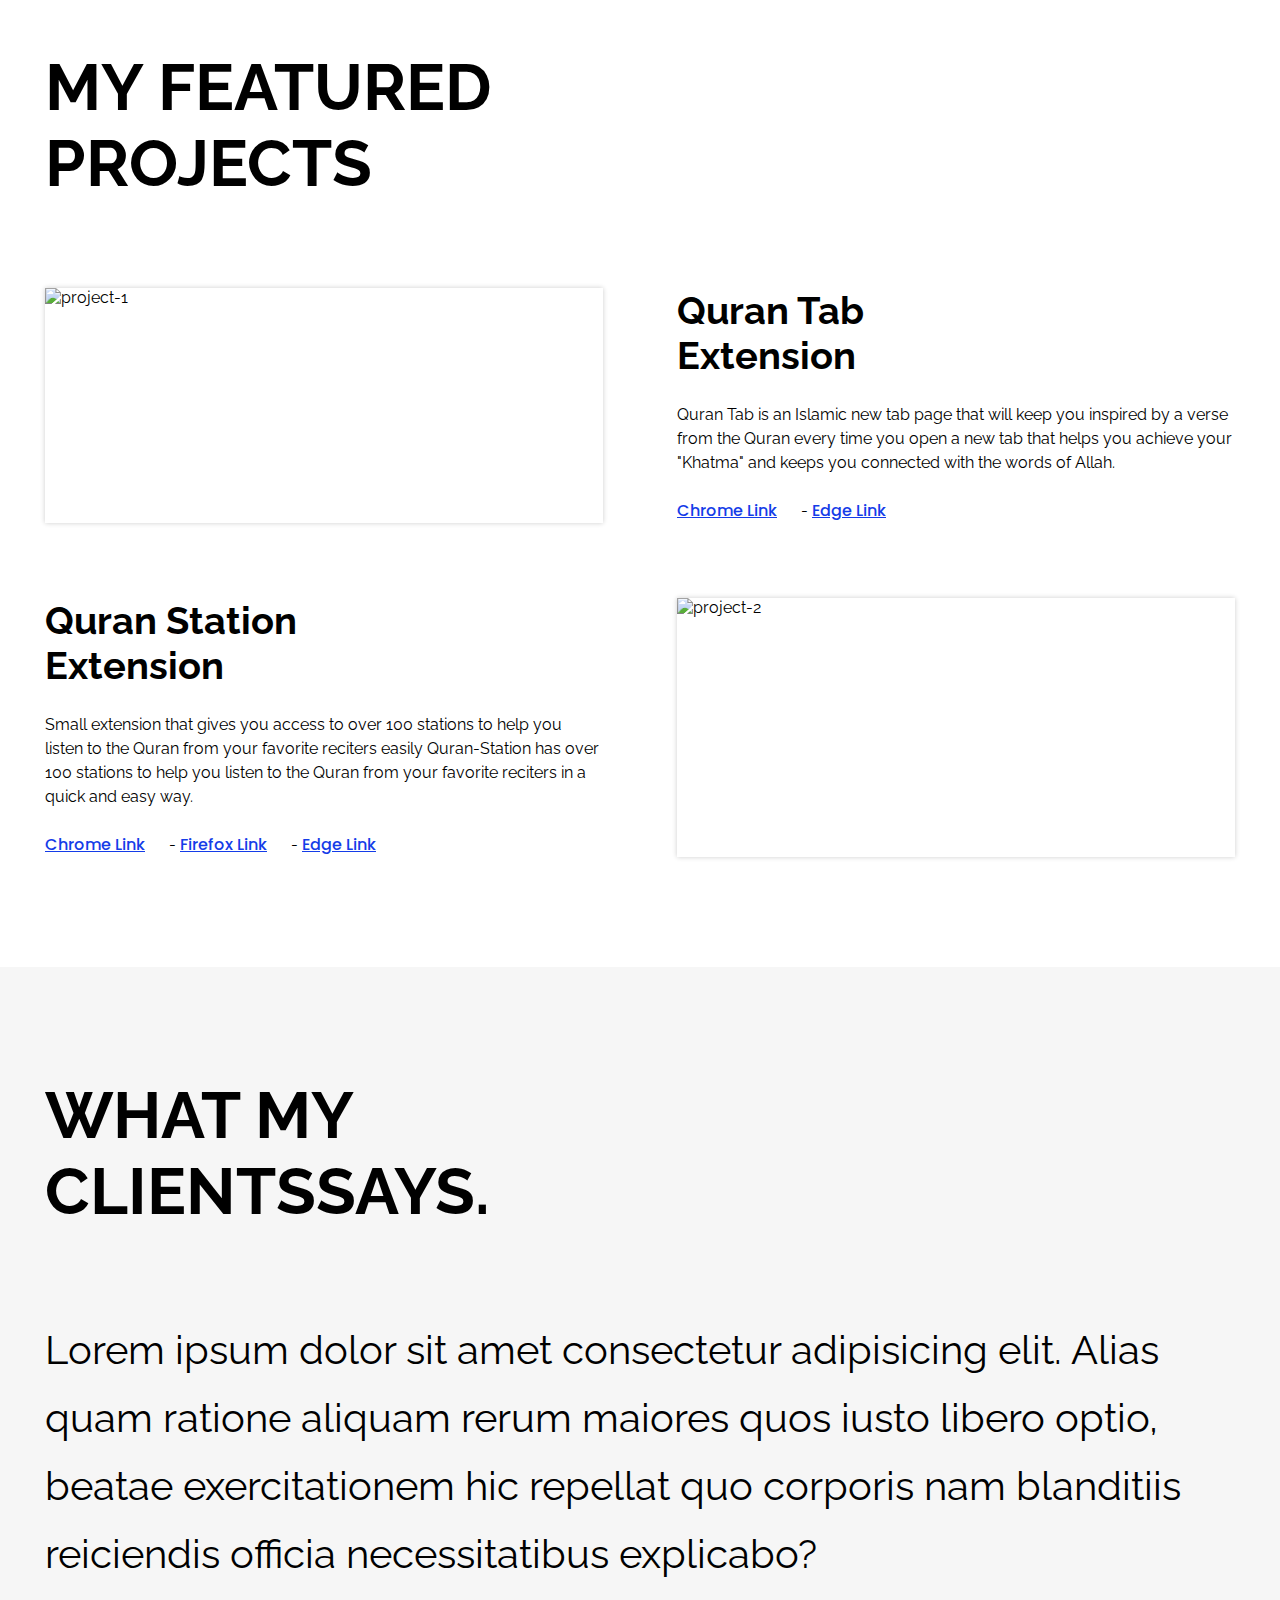
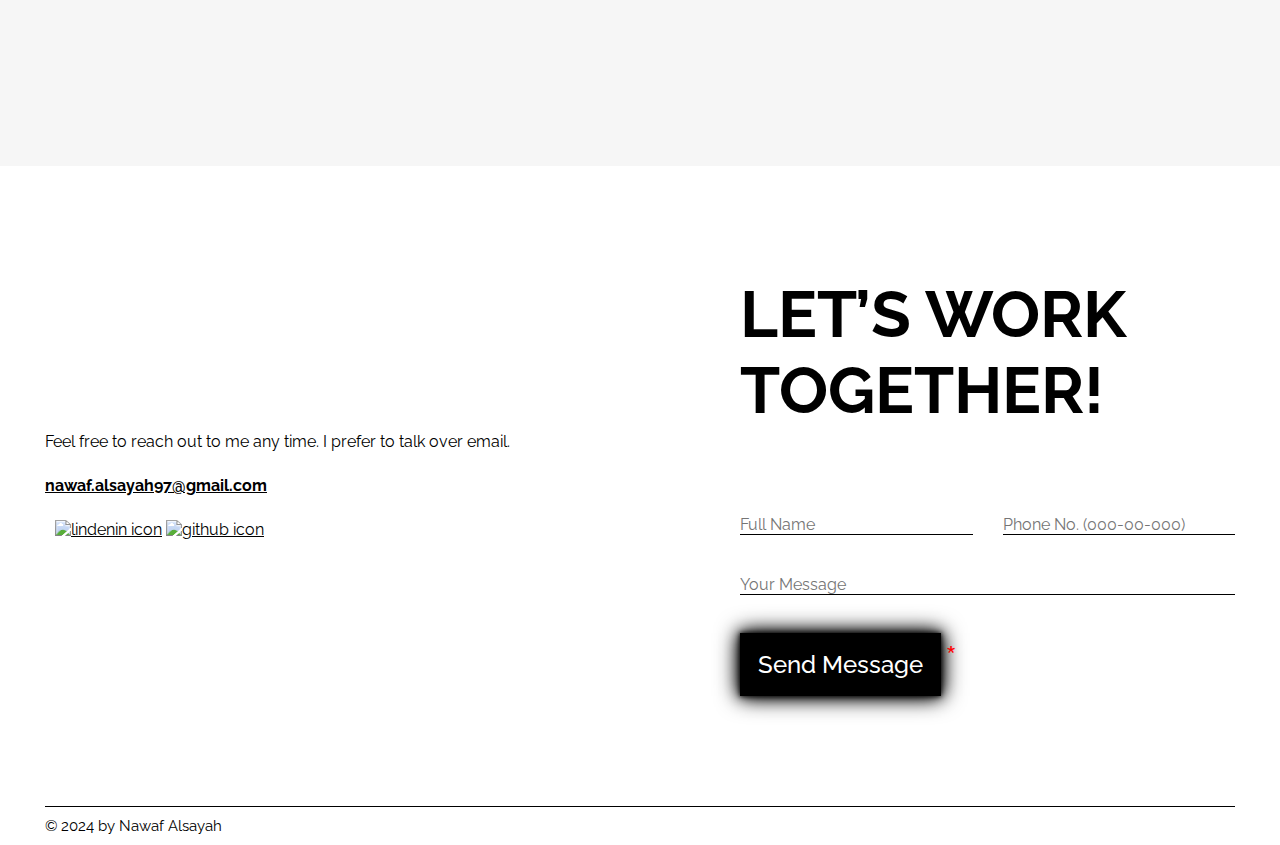
==== commit 03eede0f: "skill" ====
--- a/index.html
+++ b/index.html
@@ -81,7 +81,7 @@
       <h2 class="h2-heading">SKILLS</h2>
       <ul class="skills__list">
         <li class="skills__item">
-          <h2 class="skills__title">Html</h2>
+          <h2 class="skills__title">HTML</h2>
           <span class="skills__years">&#x2605; &#x2605; &#x2605; &#x2605; &#x2606;</span>
         </li>
 
@@ -96,7 +96,7 @@
         </li>
 
         <li class="skills__item">
-          <h2 class="skills__title">React</h2>
+          <h2 class="skills__title">Python</h2>
           <span class="skills__years">&#x2605; &#x2605; &#x2606; &#x2606; &#x2606;</span>
         </li>
 
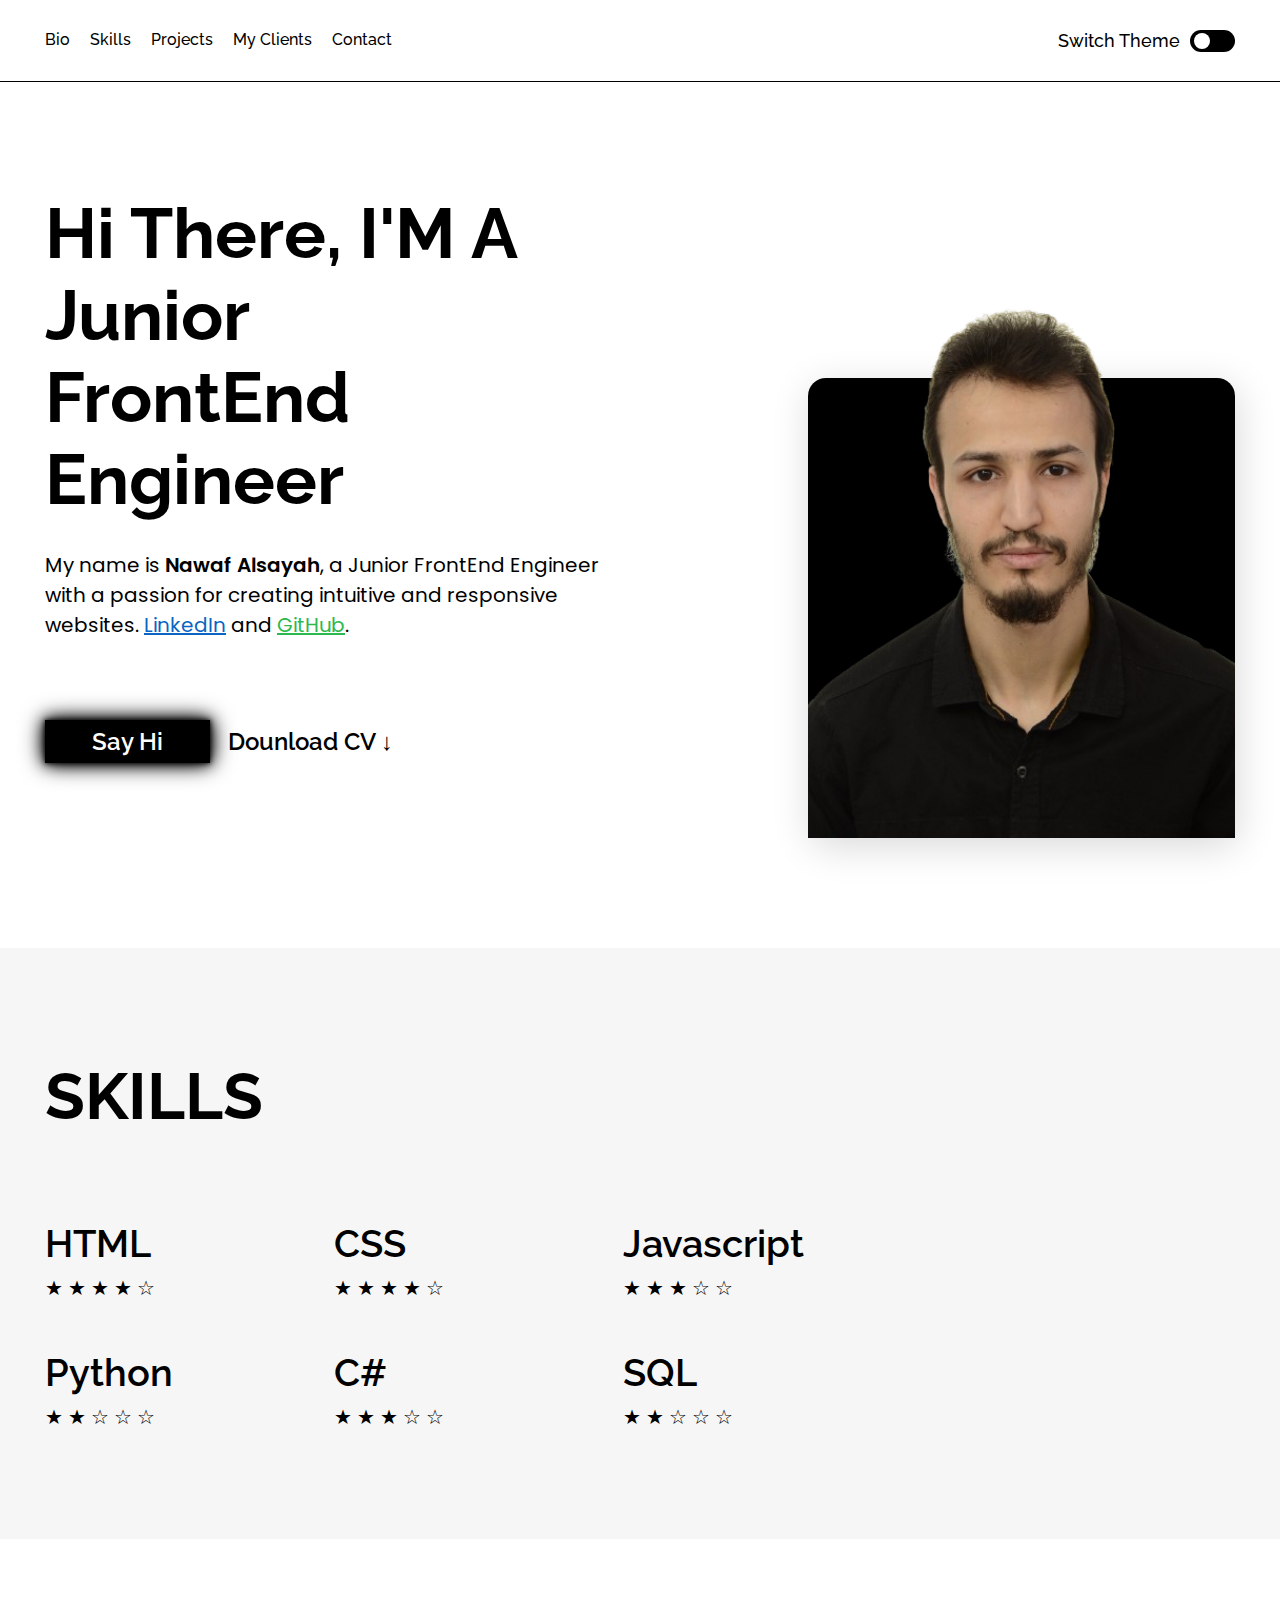
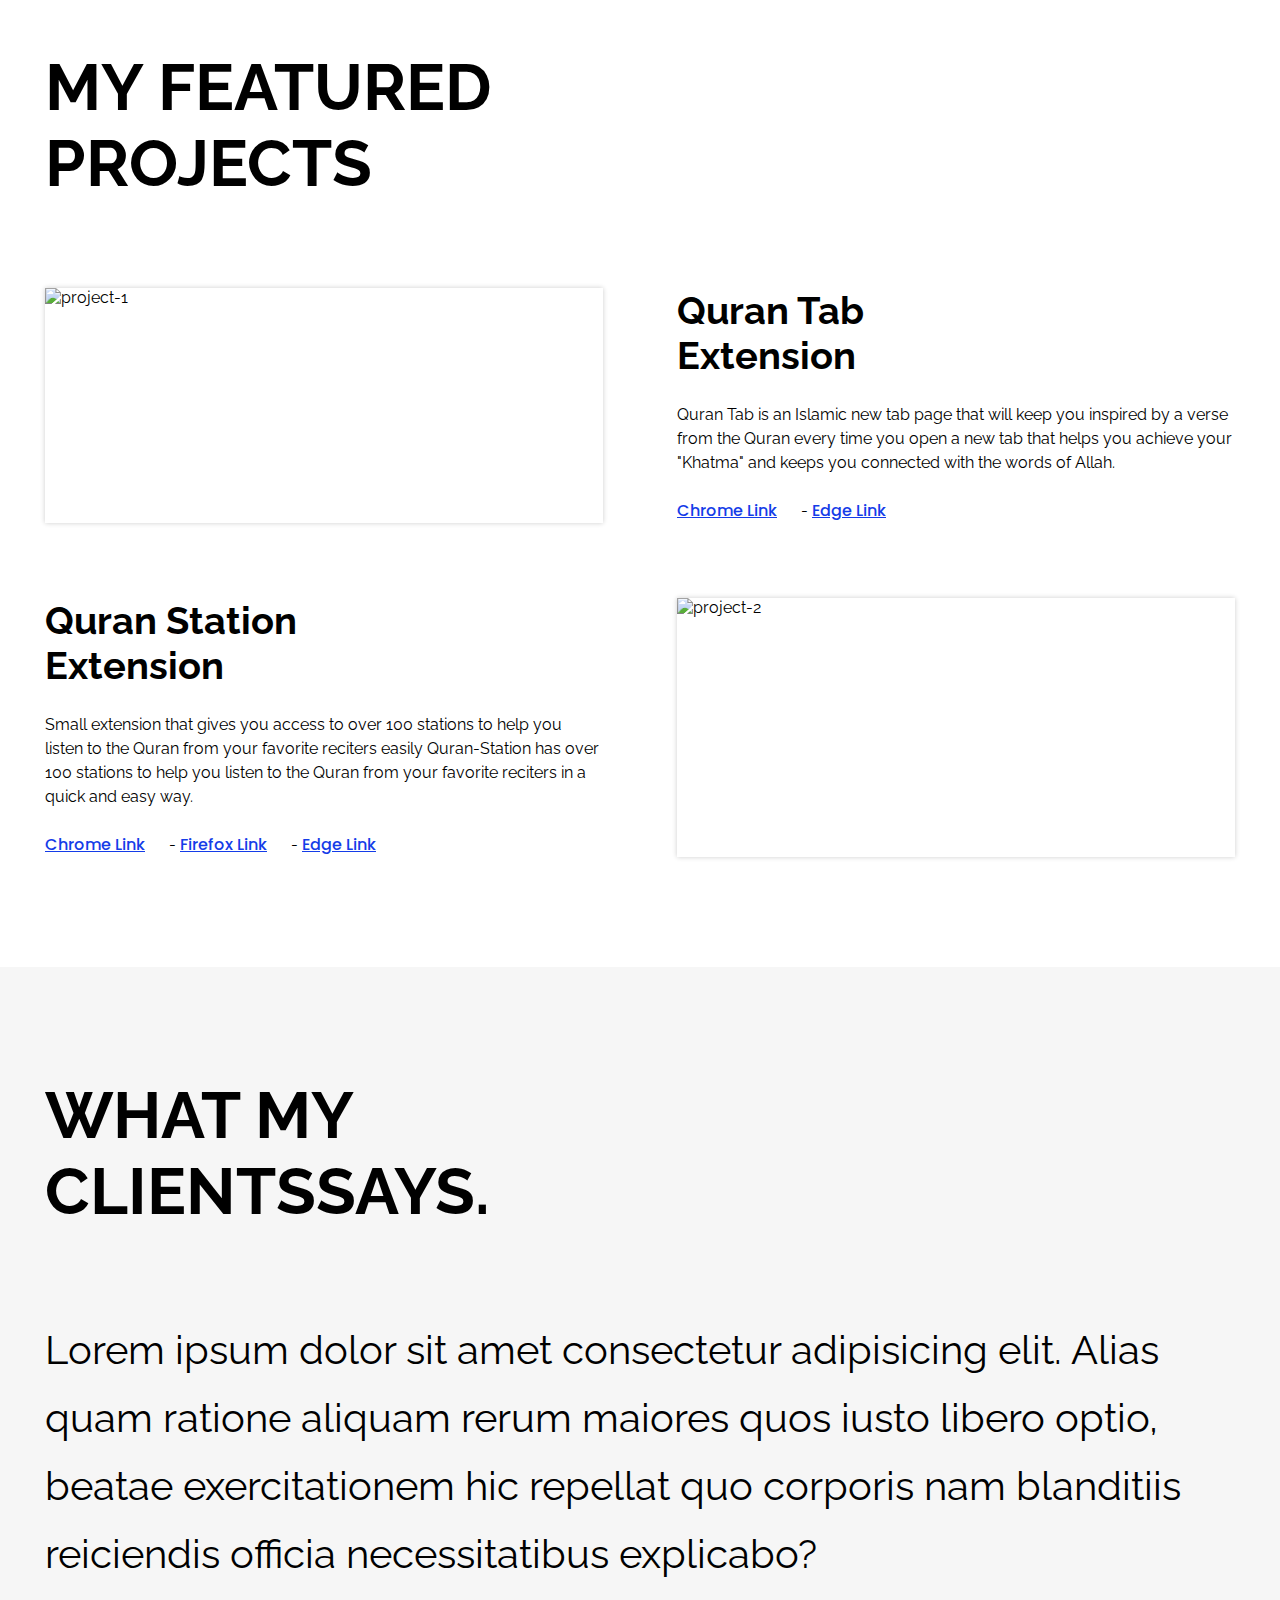
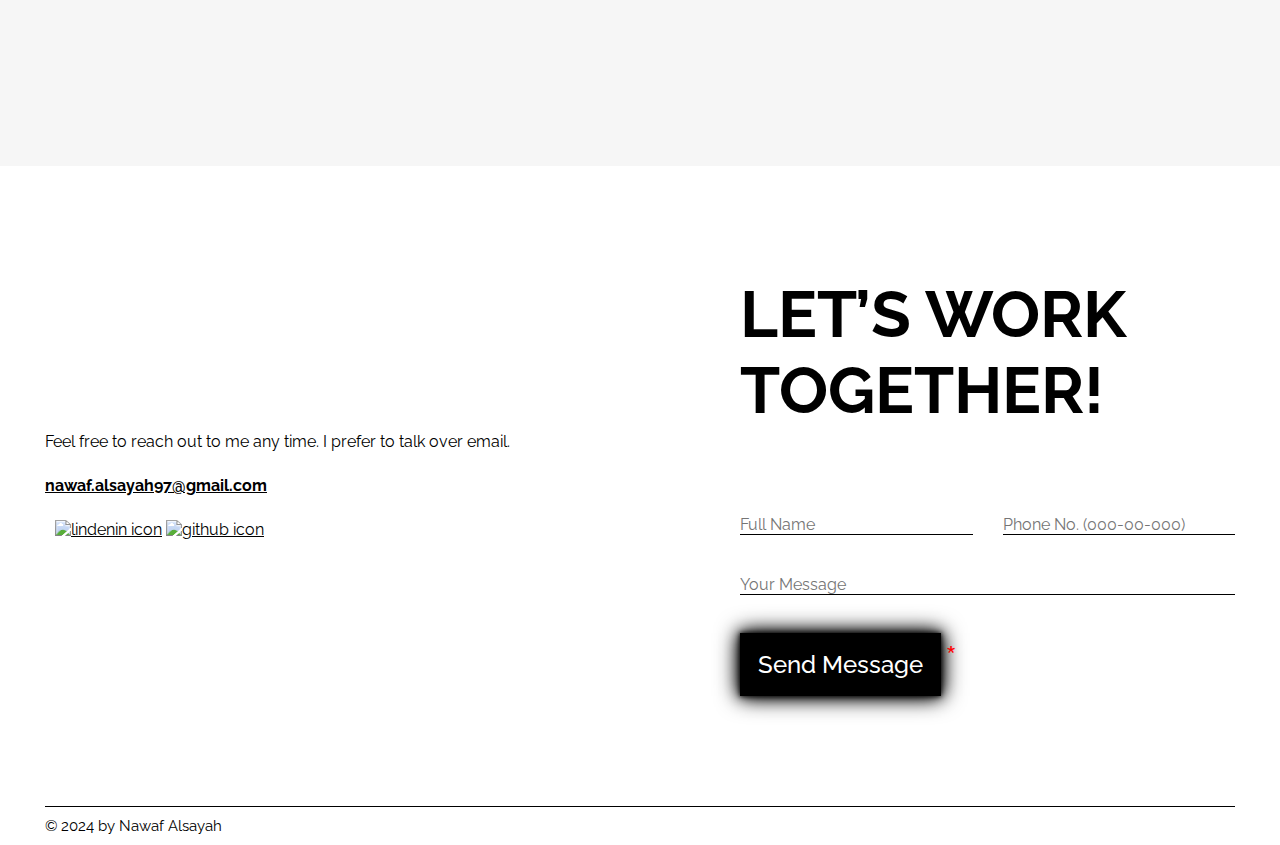
==== commit fd3c7795: "Skills_Update" ====
--- a/index.html
+++ b/index.html
@@ -69,8 +69,8 @@
           <a class="bio__github" href="https://github.com/Dev-Nawaf">GitHub</a>.
         </p>
         <a href="#contact" class="bio__links say-hi-link">Say Hi</a>
-        <a href="Dev-Nawaf/personal-website/assets/Nawaf__Resume.pdf" class="bio__links find-out-link">Dounload CV <span
-            class="bio__arrow">&darr;</span></a>
+        <a href="Dev-Nawaf/personal-website/assets/Nawaf Alsayah Resume.pdf" class="bio__links find-out-link">Dounload
+          CV <span class="bio__arrow">&darr;</span></a>
       </div>
       <div class="bio__pic-content">
         <img class="bio__pic" src="./images/personal-pic.png" alt="image of Nawaf Alsayah" />
@@ -82,32 +82,32 @@
       <ul class="skills__list">
         <li class="skills__item">
           <h2 class="skills__title">HTML</h2>
-          <span class="skills__years">&#x2605; &#x2605; &#x2605; &#x2605; &#x2606;</span>
+          <span class="skills__powers">&#x2605; &#x2605; &#x2605; &#x2605; &#x2606;</span>
         </li>
 
         <li class="skills__item">
           <h2 class="skills__title">CSS</h2>
-          <span class="skills__years">&#x2605; &#x2605; &#x2605; &#x2605; &#x2606;</span>
+          <span class="skills__powers">&#x2605; &#x2605; &#x2605; &#x2605; &#x2606;</span>
         </li>
 
         <li class="skills__item">
           <h2 class="skills__title">Javascript</h2>
-          <span class="skills__years">&#x2605; &#x2605; &#x2606; &#x2606; &#x2606;</span>
+          <span class="skills__powers">&#x2605; &#x2605; &#x2605; &#x2606; &#x2606;</span>
         </li>
 
         <li class="skills__item">
           <h2 class="skills__title">Python</h2>
-          <span class="skills__years">&#x2605; &#x2605; &#x2606; &#x2606; &#x2606;</span>
+          <span class="skills__powers">&#x2605; &#x2605; &#x2606; &#x2606; &#x2606;</span>
         </li>
 
         <li class="skills__item">
           <h2 class="skills__title">C#</h2>
-          <span class="skills__years">&#x2605; &#x2605; &#x2605; &#x2606; &#x2606;</span>
+          <span class="skills__powers">&#x2605; &#x2605; &#x2605; &#x2606; &#x2606;</span>
         </li>
 
         <li class="skills__item">
           <h2 class="skills__title">SQL</h2>
-          <span class="skills__years">&#x2605; &#x2605; &#x2606; &#x2606; &#x2606;</span>
+          <span class="skills__powers">&#x2605; &#x2605; &#x2606; &#x2606; &#x2606;</span>
         </li>
       </ul>
     </section>
--- a/styles/style.css
+++ b/styles/style.css
@@ -1 +1 @@
-:root{--container-width: 119rem;--gutter: 2rem;--color-black: #000;--color-white: #fff;--color-blue: #2374e1;--color-light-blue: #1d9bf0;--color-dark-blue: #0a66c2;--color-darker-blue: #143ce8;--color-red: #ff0000;--color-green-git: #2db94d;--color-green: #03a696;--color-grey: #f6f6f6;--color-dark-green: #42959b;--color-background: var(--color-white);--color-text: var(--color-black);--color-box-img: var(--color-black);--color-link-bg: var(--color-black);--color-bassedlink-bg: var(--color-white);--color-input-border: var(--color-black);--font-family-raleway: "Raleway", sans-serif;--font-family-poppins: "Poppins", sans-serif;--font-weight-regular: 400;--font-weight-medium: 500;--font-weight-semi-bold: 600;--font-weight-bold: 700;--font-size-70: 7rem;--font-size-65: 6.5rem;--font-size-40: 4rem;--font-size-38: 3.8rem;--font-size-24: 2.4rem;--font-size-22: 2.2rem;--font-size-20: 2rem;--font-size-18: 1.8rem;--font-size-15: 1.5rem;--transition-timing: 0.3s}*{margin:0;padding:0;font:inherit}*,*::before,*::after{box-sizing:border-box}a{color:inherit;display:inline-block}button{background-color:rgba(0,0,0,0);border:none;cursor:pointer;border:0}ul,ol{list-style:none}html{font-size:62.5%;scroll-behavior:smooth;scroll-padding-top:8rem}body,[type=submit]{font-size:1.6rem;font-family:var(--font-family-raleway);background-color:var(--color-background);color:var(--color-text);border:0}.container{display:grid;row-gap:11rem;margin:0 auto;max-width:calc(var(--container-width) + var(--gutter)*2);padding-inline:var(--gutter)}.section{position:relative;display:grid;grid-template-columns:repeat(2, auto);align-items:start}.section--with-bg{padding:11rem 0}.section--with-bg::before{content:"";position:absolute;height:100%;width:100vw;background-color:var(--color-grey);justify-self:center;z-index:-1}.h2-heading{font-size:var(--font-size-65);font-weight:var(--font-weight-bold);grid-column:1/-1;margin-bottom:8.7rem;text-transform:uppercase}.h3-heading{font-size:var(--font-size-38);font-weight:var(--font-weight-bold);margin-bottom:2.5rem}.header{position:sticky;top:0;background-color:var(--color-background);padding:3rem 0;display:flex;justify-content:center;z-index:1}.header::before{content:"";position:absolute;height:100%;width:100vw;border-bottom:.1rem solid var(--color-input-border);top:0;z-index:-1;background-color:var(--color-background)}.navigation{transition:var(--transition-timing)}.navigation__list{display:flex;gap:2rem}.navigation__link:link,.navigation__link:visited{text-decoration:none;font-weight:var(--font-weight-medium);-moz-user-select:none;user-select:none;-webkit-user-select:none}.navigation__link:hover,.navigation__link:active{text-decoration:underline;color:var(--color-text);-moz-user-select:none;user-select:none;-webkit-user-select:none}.container:has(.bio:target) .navigation__bio,.container:has(.skills:target) .navigation__skills,.container:has(.projects:target) .navigation__projects,.container:has(.clients:target) .navigation__clients,.container:has(.contact:target) .navigation__contact{color:var(--color-blue);text-decoration:underline;font-weight:var(--font-weight-bold)}.burger-menu__checkbox{display:none}.toggle{display:flex;gap:1rem;margin-left:auto}.toggle__title{font-weight:var(--font-weight-medium);font-size:var(--font-size-18);-moz-user-select:none;user-select:none;-webkit-user-select:none}.toggle__checkbox{display:none}.toggle__label{display:block;position:relative;background-color:var(--color-black);border-radius:1.5rem;width:4.5rem;height:2.2rem;cursor:pointer;padding:.3rem .4rem;transition:.3s}.toggle__label::after{content:"";width:1.6rem;height:1.6rem;border-radius:50%;display:block;background-color:var(--color-white);transition:.3s}.toggle__checkbox:checked+.toggle__label{background-color:var(--color-white)}.toggle__checkbox:checked+.toggle__label::after{transform:translateX(2.1rem);background-color:var(--color-green)}.bio{grid-template-columns:repeat(2, 1fr);-moz-column-gap:7.4rem;column-gap:7.4rem;row-gap:0}.bio__heading{font-size:var(--font-size-70);font-weight:var(--font-weight-bold)}.bio__objective{font-family:var(--font-family-poppins);font-weight:var(--font-weight-regular);font-size:var(--font-size-20);margin:3rem 0 8rem}.bio__name{font-weight:var(--font-weight-semi-bold)}.bio__linkedin{color:var(--color-dark-blue)}.bio__github{color:var(--color-green-git)}.bio__links{font-size:2.4rem;font-weight:var(--font-weight-semi-bold);text-decoration:none}.bio .say-hi-link{background-color:var(--color-link-bg);color:var(--color-white);box-shadow:0 0 5px var(--color-link-bg),0 0 15px var(--color-link-bg),0 0 25px var(--color-link-bg);padding:.7rem 4.7rem}.bio .find-out-link{padding:.7rem 0;margin-inline-start:1.4rem}@keyframes jump{0%{transform:translateY(0.5rem)}35%{transform:translateY(-0.5rem)}70%{transform:translateY(0)}100%{transform:translateY(0)}}.bio__arrow{display:inline-block;animation:jump 1s infinite alternate ease-in-out}.bio__pic-content{display:flex;position:relative;align-items:flex-end;justify-self:end}.bio__pic-content::before{content:"";position:absolute;background-color:var(--color-box-img);width:100%;height:46rem;z-index:-1;border-radius:1.8rem;box-shadow:2.17543px 8.7017px 38.0699px rgba(0,0,0,.15)}.bio__pic{width:42.7rem}.skills__list{display:grid;grid-template-columns:repeat(3, 1fr);row-gap:5rem}.skills__item{transition:var(--transition-timing);-moz-user-select:none;user-select:none;-webkit-user-select:none}.skills__title{font-size:var(--font-size-38);font-weight:var(--font-weight-semi-bold)}.skills__years{display:inline-block;font-size:var(--font-size-20);margin-top:1rem}.skills__item:hover{text-shadow:5px 0 5px var(--color-green)}.projects__main{display:grid;grid-template-columns:repeat(2, 1fr);-moz-column-gap:7.4rem;column-gap:7.4rem;row-gap:7.5rem}.projects__img{box-shadow:0 0 .5rem rgba(0,0,0,.2);width:100%}.projects__data{align-self:center}.projects__description{line-height:1.5}.projects__link{color:var(--color-darker-blue);font-family:var(--font-family-poppins);font-weight:var(--font-weight-medium);margin-top:2.3rem}.projects__link::after{content:"";display:inline-block;width:1.4rem;height:1.4rem;background-image:url(images/external-icon.png);background-size:contain;margin-left:.6rem}.clients__opinions{grid-column:1/-1;font-size:var(--font-size-40);line-height:1.7}.clients__wrapper{display:flex;overflow-x:auto;scroll-snap-type:x mandatory}.clients__opinion{flex-basis:100%;flex-shrink:0;scroll-snap-align:start}.contact{grid-template-columns:repeat(2, 1fr);-moz-column-gap:20rem;column-gap:20rem;row-gap:0;align-items:center}.contact__discription{font-size:var(--font-size-20);line-height:1.9}.contact__email{font-weight:var(--font-weight-bold);margin:2.5rem 0}.contact__social{transition:var(--transition-timing)}.contact__social:first-child{margin-left:1rem}.contact__social:hover{transform:scale(1.2)}.contact__inputs{display:flex;gap:3rem}.contact__input{border:0;outline:0;border-bottom:.1rem solid var(--color-input-border);background:rgba(0,0,0,0);flex:1}.contact__textarea{width:100%;margin-top:4rem;resize:none}.contact__button{background-color:var(--color-link-bg);color:var(--color-white);padding:1.7rem 1.8rem;font-weight:var(--font-weight-medium);font-size:var(--font-size-24);box-shadow:0 0 5px var(--color-link-bg),0 0 15px var(--color-link-bg),0 0 25px var(--color-link-bg);margin-top:3.4rem}form:invalid::after{content:"*";font-size:var(--font-size-38);color:var(--color-red)}.footer{position:relative;padding:1rem 0;font-size:var(--font-size-15);border-top:.1rem solid var(--color-black)}html:has(.toggle__checkbox:checked){--color-background: var(--color-black);--color-text: var(--color-white);--color-box-img: var(--color-green);--color-link-bg: var(--color-green);--color-grey: #080808;--color-input-border: var(--color-white)}@media(max-width: 1000px){html{font-size:8px}}@media(max-width: 800px){.container{row-gap:8rem}.section{grid-template-columns:1fr}.bio__pic-content{grid-row:1;justify-self:center;margin-bottom:4rem}.skills__list{grid-template-columns:repeat(2, 1fr)}.projects__main{grid-template-columns:1fr;row-gap:6rem;justify-items:center}.projects__data:nth-of-type(2){order:1}.clients__opinions{font-size:var(--font-size-24)}.contact{row-gap:6rem}.contact__fromContent{order:-1}}@media(max-width: 500px){.header{padding:0}.header::before{z-index:0}.bio__pic{width:100%}.burger-menu{display:flex;flex-direction:column;cursor:pointer;gap:.75rem;z-index:0;align-self:center}.burger-menu__bar{height:.3rem;width:4.375rem;background-color:var(--color-text);transition:var(--transition-timing)}.header:has(.burger-menu__checkbox:checked) .burger-menu__bar:nth-child(1){transform:translateY(10px) rotate(40deg)}.header:has(.burger-menu__checkbox:checked) .burger-menu__bar:nth-child(2){opacity:0;visibility:hidden}.header:has(.burger-menu__checkbox:checked) .burger-menu__bar:nth-child(3){transform:translateY(-7px) rotate(-40deg)}.burger-menu__checkbox:checked+.navigation{top:100%}.navigation{position:absolute;width:100vw;background-color:var(--color-background);top:0;padding:3rem 0;border-bottom:.1rem solid var(--color-text);z-index:-1}.navigation__list{justify-content:center}.toggle{padding:3rem 0;z-index:1}}/*# sourceMappingURL=style.css.map */+:root{--container-width: 119rem;--gutter: 2rem;--color-black: #000;--color-white: #fff;--color-blue: #2374e1;--color-light-blue: #1d9bf0;--color-dark-blue: #0a66c2;--color-darker-blue: #143ce8;--color-red: #ff0000;--color-green-git: #2db94d;--color-green: #03a696;--color-grey: #f6f6f6;--color-dark-green: #42959b;--color-background: var(--color-white);--color-text: var(--color-black);--color-box-img: var(--color-black);--color-link-bg: var(--color-black);--color-bassedlink-bg: var(--color-white);--color-input-border: var(--color-black);--font-family-raleway: "Raleway", sans-serif;--font-family-poppins: "Poppins", sans-serif;--font-weight-regular: 400;--font-weight-medium: 500;--font-weight-semi-bold: 600;--font-weight-bold: 700;--font-size-70: 7rem;--font-size-65: 6.5rem;--font-size-40: 4rem;--font-size-38: 3.8rem;--font-size-24: 2.4rem;--font-size-22: 2.2rem;--font-size-20: 2rem;--font-size-18: 1.8rem;--font-size-15: 1.5rem;--transition-timing: 0.3s}*{margin:0;padding:0;font:inherit}*,*::before,*::after{box-sizing:border-box}a{color:inherit;display:inline-block}button{background-color:rgba(0,0,0,0);border:none;cursor:pointer;border:0}ul,ol{list-style:none}html{font-size:62.5%;scroll-behavior:smooth;scroll-padding-top:8rem}body,[type=submit]{font-size:1.6rem;font-family:var(--font-family-raleway);background-color:var(--color-background);color:var(--color-text);border:0}.container{display:grid;row-gap:11rem;margin:0 auto;max-width:calc(var(--container-width) + var(--gutter)*2);padding-inline:var(--gutter)}.section{position:relative;display:grid;grid-template-columns:repeat(2, auto);align-items:start}.section--with-bg{padding:11rem 0}.section--with-bg::before{content:"";position:absolute;height:100%;width:100vw;background-color:var(--color-grey);justify-self:center;z-index:-1}.h2-heading{font-size:var(--font-size-65);font-weight:var(--font-weight-bold);grid-column:1/-1;margin-bottom:8.7rem;text-transform:uppercase}.h3-heading{font-size:var(--font-size-38);font-weight:var(--font-weight-bold);margin-bottom:2.5rem}.header{position:sticky;top:0;background-color:var(--color-background);padding:3rem 0;display:flex;justify-content:center;z-index:1}.header::before{content:"";position:absolute;height:100%;width:100vw;border-bottom:.1rem solid var(--color-input-border);top:0;z-index:-1;background-color:var(--color-background)}.navigation{transition:var(--transition-timing)}.navigation__list{display:flex;gap:2rem}.navigation__link:link,.navigation__link:visited{text-decoration:none;font-weight:var(--font-weight-medium);-moz-user-select:none;user-select:none;-webkit-user-select:none}.navigation__link:hover,.navigation__link:active{text-decoration:underline;color:var(--color-text);-moz-user-select:none;user-select:none;-webkit-user-select:none}.container:has(.bio:target) .navigation__bio,.container:has(.skills:target) .navigation__skills,.container:has(.projects:target) .navigation__projects,.container:has(.clients:target) .navigation__clients,.container:has(.contact:target) .navigation__contact{color:var(--color-blue);text-decoration:underline;font-weight:var(--font-weight-bold)}.burger-menu__checkbox{display:none}.toggle{display:flex;gap:1rem;margin-left:auto}.toggle__title{font-weight:var(--font-weight-medium);font-size:var(--font-size-18);-moz-user-select:none;user-select:none;-webkit-user-select:none}.toggle__checkbox{display:none}.toggle__label{display:block;position:relative;background-color:var(--color-black);border-radius:1.5rem;width:4.5rem;height:2.2rem;cursor:pointer;padding:.3rem .4rem;transition:.3s}.toggle__label::after{content:"";width:1.6rem;height:1.6rem;border-radius:50%;display:block;background-color:var(--color-white);transition:.3s}.toggle__checkbox:checked+.toggle__label{background-color:var(--color-white)}.toggle__checkbox:checked+.toggle__label::after{transform:translateX(2.1rem);background-color:var(--color-green)}.bio{grid-template-columns:repeat(2, 1fr);-moz-column-gap:7.4rem;column-gap:7.4rem;row-gap:0}.bio__heading{font-size:var(--font-size-70);font-weight:var(--font-weight-bold)}.bio__objective{font-family:var(--font-family-poppins);font-weight:var(--font-weight-regular);font-size:var(--font-size-20);margin:3rem 0 8rem}.bio__name{font-weight:var(--font-weight-semi-bold)}.bio__linkedin{color:var(--color-dark-blue)}.bio__github{color:var(--color-green-git)}.bio__links{font-size:2.4rem;font-weight:var(--font-weight-semi-bold);text-decoration:none}.bio .say-hi-link{background-color:var(--color-link-bg);color:var(--color-white);box-shadow:0 0 5px var(--color-link-bg),0 0 15px var(--color-link-bg),0 0 25px var(--color-link-bg);padding:.7rem 4.7rem}.bio .find-out-link{padding:.7rem 0;margin-inline-start:1.4rem}@keyframes jump{0%{transform:translateY(0.5rem)}35%{transform:translateY(-0.5rem)}70%{transform:translateY(0)}100%{transform:translateY(0)}}.bio__arrow{display:inline-block;animation:jump 1s infinite alternate ease-in-out}.bio__pic-content{display:flex;position:relative;align-items:flex-end;justify-self:end}.bio__pic-content::before{content:"";position:absolute;background-color:var(--color-box-img);width:100%;height:46rem;z-index:-1;border-radius:1.8rem;box-shadow:2.17543px 8.7017px 38.0699px rgba(0,0,0,.15)}.bio__pic{width:42.7rem}.skills__list{display:grid;grid-template-columns:repeat(3, 1fr);row-gap:5rem}.skills__item{transition:var(--transition-timing);-moz-user-select:none;user-select:none;-webkit-user-select:none}.skills__title{font-size:var(--font-size-38);font-weight:var(--font-weight-semi-bold)}.skills__powers{display:inline-block;font-size:var(--font-size-20);margin-top:1rem}.skills__item:hover{text-shadow:5px 0 5px var(--color-green)}.projects__main{display:grid;grid-template-columns:repeat(2, 1fr);-moz-column-gap:7.4rem;column-gap:7.4rem;row-gap:7.5rem}.projects__img{box-shadow:0 0 .5rem rgba(0,0,0,.2);width:100%}.projects__data{align-self:center}.projects__description{line-height:1.5}.projects__link{color:var(--color-darker-blue);font-family:var(--font-family-poppins);font-weight:var(--font-weight-medium);margin-top:2.3rem}.projects__link::after{content:"";display:inline-block;width:1.4rem;height:1.4rem;background-image:url(images/external-icon.png);background-size:contain;margin-left:.6rem}.clients__opinions{grid-column:1/-1;font-size:var(--font-size-40);line-height:1.7}.clients__wrapper{display:flex;overflow-x:auto;scroll-snap-type:x mandatory}.clients__opinion{flex-basis:100%;flex-shrink:0;scroll-snap-align:start}.contact{grid-template-columns:repeat(2, 1fr);-moz-column-gap:20rem;column-gap:20rem;row-gap:0;align-items:center}.contact__discription{font-size:var(--font-size-20);line-height:1.9}.contact__email{font-weight:var(--font-weight-bold);margin:2.5rem 0}.contact__social{transition:var(--transition-timing)}.contact__social:first-child{margin-left:1rem}.contact__social:hover{transform:scale(1.2)}.contact__inputs{display:flex;gap:3rem}.contact__input{border:0;outline:0;border-bottom:.1rem solid var(--color-input-border);background:rgba(0,0,0,0);flex:1}.contact__textarea{width:100%;margin-top:4rem;resize:none}.contact__button{background-color:var(--color-link-bg);color:var(--color-white);padding:1.7rem 1.8rem;font-weight:var(--font-weight-medium);font-size:var(--font-size-24);box-shadow:0 0 5px var(--color-link-bg),0 0 15px var(--color-link-bg),0 0 25px var(--color-link-bg);margin-top:3.4rem}form:invalid::after{content:"*";font-size:var(--font-size-38);color:var(--color-red)}.footer{position:relative;padding:1rem 0;font-size:var(--font-size-15);border-top:.1rem solid var(--color-black)}html:has(.toggle__checkbox:checked){--color-background: var(--color-black);--color-text: var(--color-white);--color-box-img: var(--color-green);--color-link-bg: var(--color-green);--color-grey: #080808;--color-input-border: var(--color-white)}@media(max-width: 1000px){html{font-size:8px}}@media(max-width: 800px){.container{row-gap:8rem}.section{grid-template-columns:1fr}.bio__pic-content{grid-row:1;justify-self:center;margin-bottom:4rem}.skills__list{grid-template-columns:repeat(2, 1fr)}.projects__main{grid-template-columns:1fr;row-gap:6rem;justify-items:center}.projects__data:nth-of-type(2){order:1}.clients__opinions{font-size:var(--font-size-24)}.contact{row-gap:6rem}.contact__fromContent{order:-1}}@media(max-width: 500px){.header{padding:0}.header::before{z-index:0}.bio__pic{width:100%}.burger-menu{display:flex;flex-direction:column;cursor:pointer;gap:.75rem;z-index:0;align-self:center}.burger-menu__bar{height:.3rem;width:4.375rem;background-color:var(--color-text);transition:var(--transition-timing)}.header:has(.burger-menu__checkbox:checked) .burger-menu__bar:nth-child(1){transform:translateY(10px) rotate(40deg)}.header:has(.burger-menu__checkbox:checked) .burger-menu__bar:nth-child(2){opacity:0;visibility:hidden}.header:has(.burger-menu__checkbox:checked) .burger-menu__bar:nth-child(3){transform:translateY(-7px) rotate(-40deg)}.burger-menu__checkbox:checked+.navigation{top:100%}.navigation{position:absolute;width:100vw;background-color:var(--color-background);top:0;padding:3rem 0;border-bottom:.1rem solid var(--color-text);z-index:-1}.navigation__list{justify-content:center}.toggle{padding:3rem 0;z-index:1}}/*# sourceMappingURL=style.css.map */